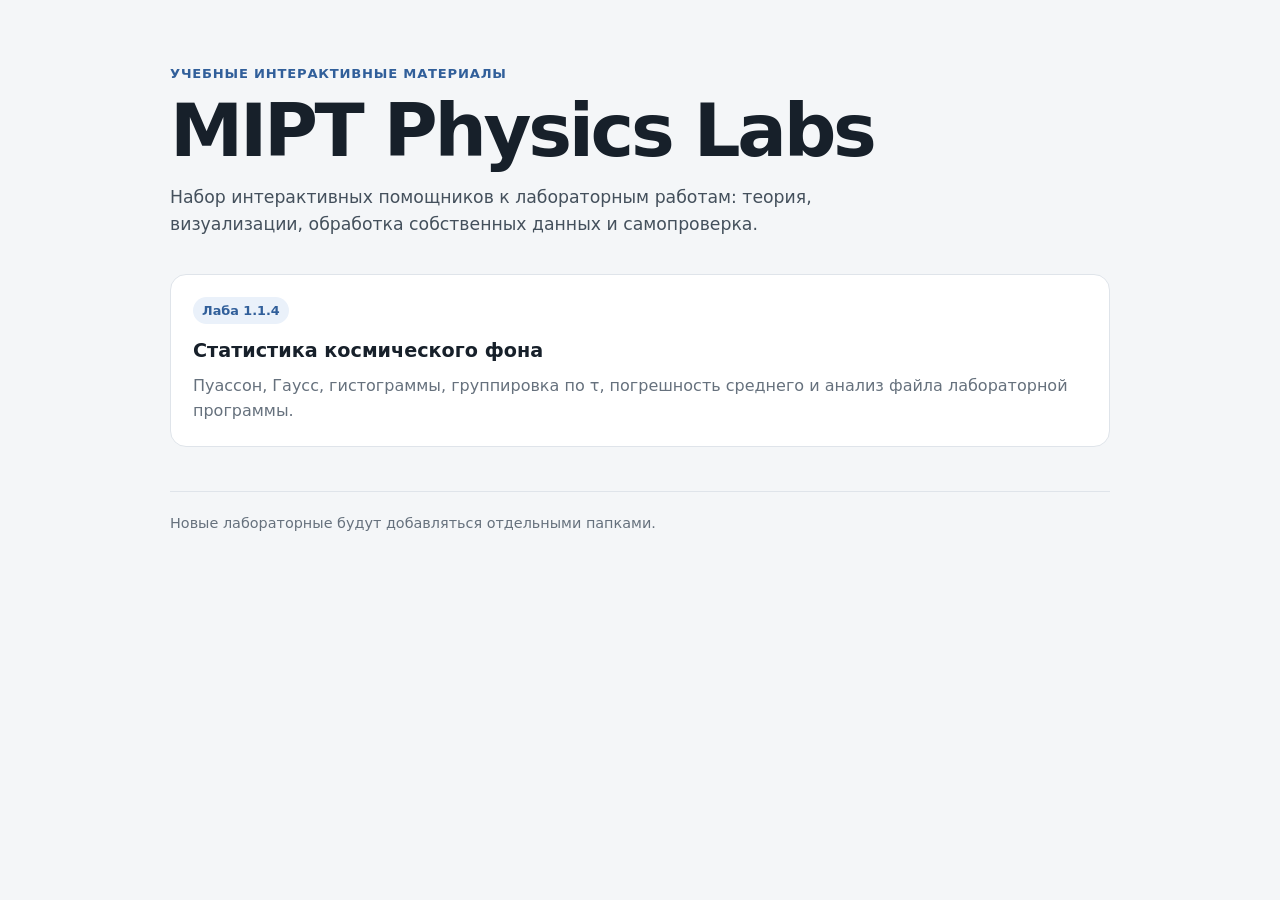
==== index.html @ 46004979 "Add files via upload" ====
<!doctype html>
<html lang="ru">
<head>
  <meta charset="utf-8">
  <meta name="viewport" content="width=device-width,initial-scale=1">
  <title>MIPT Physics Labs</title>
  <style>
    :root{--bg:#f4f6f8;--card:#fff;--ink:#17202a;--muted:#66717d;--line:#dfe4ea;--accent:#315f9a}
    *{box-sizing:border-box}
    body{margin:0;background:var(--bg);color:var(--ink);font-family:Inter,system-ui,-apple-system,"Segoe UI",Arial,sans-serif;line-height:1.55}
    main{max-width:980px;margin:0 auto;padding:64px 20px}
    .eyebrow{font-size:.82rem;font-weight:800;letter-spacing:.06em;text-transform:uppercase;color:var(--accent)}
    h1{font-size:clamp(2.2rem,6vw,4.6rem);line-height:1;margin:10px 0 16px;letter-spacing:-.045em}
    .lead{max-width:720px;color:#44505c;font-size:1.08rem}
    .grid{display:grid;grid-template-columns:repeat(auto-fit,minmax(280px,1fr));gap:16px;margin-top:36px}
    .card{display:block;text-decoration:none;color:inherit;background:var(--card);border:1px solid var(--line);border-radius:16px;padding:22px;transition:.15s}
    .card:hover{transform:translateY(-2px);box-shadow:0 10px 28px rgba(20,33,51,.08);border-color:#b7c6d8}
    .tag{display:inline-block;background:#eaf1fa;color:var(--accent);padding:4px 9px;border-radius:999px;font-size:.8rem;font-weight:800}
    h2{font-size:1.2rem;margin:12px 0 8px}
    p{margin:0}.muted{color:var(--muted)}
    footer{margin-top:44px;padding-top:20px;border-top:1px solid var(--line);color:var(--muted);font-size:.9rem}
  </style>
</head>
<body>
<main>
  <div class="eyebrow">Учебные интерактивные материалы</div>
  <h1>MIPT Physics Labs</h1>
  <p class="lead">Набор интерактивных помощников к лабораторным работам: теория, визуализации, обработка собственных данных и самопроверка.</p>
  <div class="grid">
    <a class="card" href="lab-1.1.4/">
      <span class="tag">Лаба 1.1.4</span>
      <h2>Статистика космического фона</h2>
      <p class="muted">Пуассон, Гаусс, гистограммы, группировка по τ, погрешность среднего и анализ файла лабораторной программы.</p>
    </a>
  </div>
  <footer>Новые лабораторные будут добавляться отдельными папками.</footer>
</main>
</body>
</html>
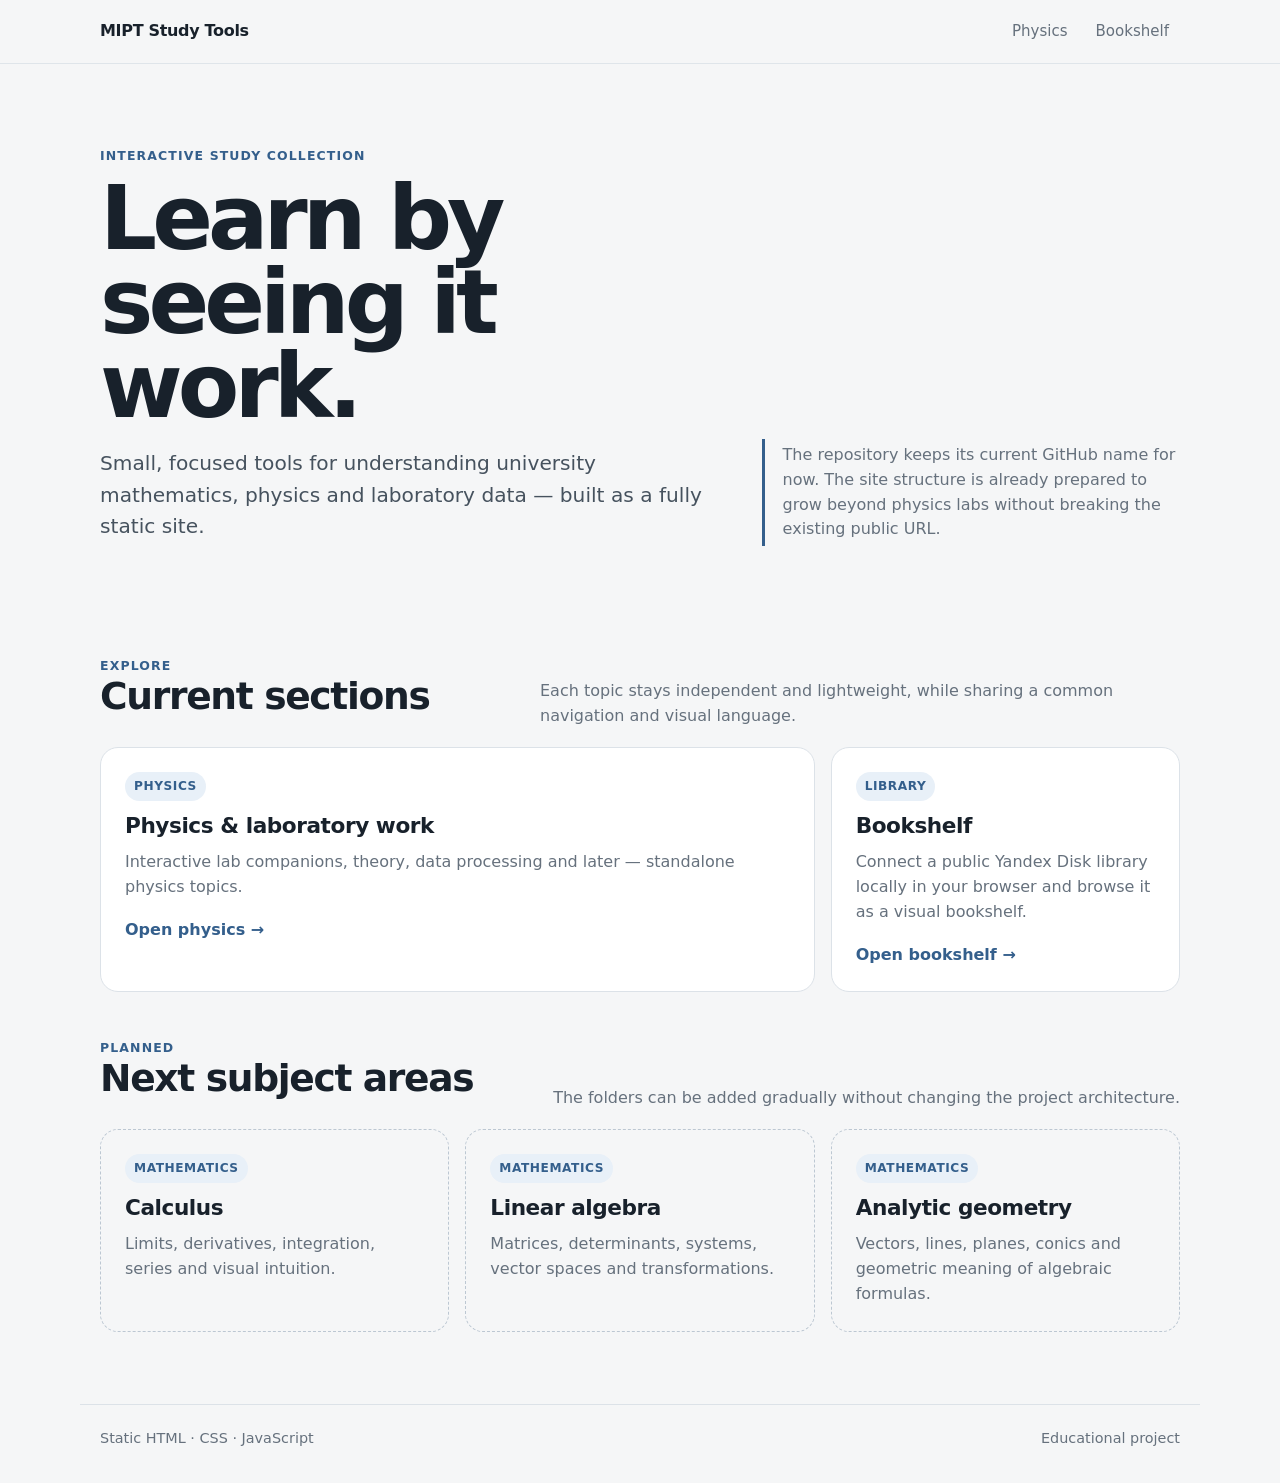
==== commit 946845ff: "Add files via upload" ====
--- a/index.html
+++ b/index.html
@@ -1,39 +1,62 @@
 <!doctype html>
-<html lang="ru">
+<html lang="en">
 <head>
   <meta charset="utf-8">
   <meta name="viewport" content="width=device-width,initial-scale=1">
-  <title>MIPT Physics Labs</title>
-  <style>
-    :root{--bg:#f4f6f8;--card:#fff;--ink:#17202a;--muted:#66717d;--line:#dfe4ea;--accent:#315f9a}
-    *{box-sizing:border-box}
-    body{margin:0;background:var(--bg);color:var(--ink);font-family:Inter,system-ui,-apple-system,"Segoe UI",Arial,sans-serif;line-height:1.55}
-    main{max-width:980px;margin:0 auto;padding:64px 20px}
-    .eyebrow{font-size:.82rem;font-weight:800;letter-spacing:.06em;text-transform:uppercase;color:var(--accent)}
-    h1{font-size:clamp(2.2rem,6vw,4.6rem);line-height:1;margin:10px 0 16px;letter-spacing:-.045em}
-    .lead{max-width:720px;color:#44505c;font-size:1.08rem}
-    .grid{display:grid;grid-template-columns:repeat(auto-fit,minmax(280px,1fr));gap:16px;margin-top:36px}
-    .card{display:block;text-decoration:none;color:inherit;background:var(--card);border:1px solid var(--line);border-radius:16px;padding:22px;transition:.15s}
-    .card:hover{transform:translateY(-2px);box-shadow:0 10px 28px rgba(20,33,51,.08);border-color:#b7c6d8}
-    .tag{display:inline-block;background:#eaf1fa;color:var(--accent);padding:4px 9px;border-radius:999px;font-size:.8rem;font-weight:800}
-    h2{font-size:1.2rem;margin:12px 0 8px}
-    p{margin:0}.muted{color:var(--muted)}
-    footer{margin-top:44px;padding-top:20px;border-top:1px solid var(--line);color:var(--muted);font-size:.9rem}
-  </style>
+  <meta name="description" content="Interactive study tools for MIPT courses and physics laboratories.">
+  <title>MIPT Study Tools</title>
+  <link rel="stylesheet" href="assets/site.css">
 </head>
 <body>
-<main>
-  <div class="eyebrow">Учебные интерактивные материалы</div>
-  <h1>MIPT Physics Labs</h1>
-  <p class="lead">Набор интерактивных помощников к лабораторным работам: теория, визуализации, обработка собственных данных и самопроверка.</p>
-  <div class="grid">
-    <a class="card" href="lab-1.1.4/">
-      <span class="tag">Лаба 1.1.4</span>
-      <h2>Статистика космического фона</h2>
-      <p class="muted">Пуассон, Гаусс, гистограммы, группировка по τ, погрешность среднего и анализ файла лабораторной программы.</p>
-    </a>
-  </div>
-  <footer>Новые лабораторные будут добавляться отдельными папками.</footer>
+<header class="site-header">
+  <nav class="site-nav" aria-label="Main navigation">
+    <a class="brand" href="./">MIPT Study Tools</a>
+    <div class="nav-links">
+      <a href="physics/">Physics</a>
+      <a href="bookshelf/">Bookshelf</a>
+    </div>
+  </nav>
+</header>
+<main class="page">
+  <section class="hero">
+    <div>
+      <div class="kicker">Interactive study collection</div>
+      <h1>Learn by<br>seeing it work.</h1>
+      <p class="lead">Small, focused tools for understanding university mathematics, physics and laboratory data — built as a fully static site.</p>
+    </div>
+    <p class="hero-note">The repository keeps its current GitHub name for now. The site structure is already prepared to grow beyond physics labs without breaking the existing public URL.</p>
+  </section>
+
+  <section class="section">
+    <div class="section-head">
+      <div><div class="kicker">Explore</div><h2>Current sections</h2></div>
+      <p>Each topic stays independent and lightweight, while sharing a common navigation and visual language.</p>
+    </div>
+    <div class="grid">
+      <a class="card wide" href="physics/">
+        <span class="tag">Physics</span>
+        <h3>Physics & laboratory work</h3>
+        <p>Interactive lab companions, theory, data processing and later — standalone physics topics.</p>
+        <span class="arrow">Open physics →</span>
+      </a>
+      <a class="card small" href="bookshelf/">
+        <span class="tag">Library</span>
+        <h3>Bookshelf</h3>
+        <p>Connect a public Yandex Disk library locally in your browser and browse it as a visual bookshelf.</p>
+        <span class="arrow">Open bookshelf →</span>
+      </a>
+    </div>
+  </section>
+
+  <section class="section">
+    <div class="section-head"><div><div class="kicker">Planned</div><h2>Next subject areas</h2></div><p>The folders can be added gradually without changing the project architecture.</p></div>
+    <div class="grid">
+      <article class="card small empty-card"><span class="tag">Mathematics</span><h3>Calculus</h3><p>Limits, derivatives, integration, series and visual intuition.</p></article>
+      <article class="card small empty-card"><span class="tag">Mathematics</span><h3>Linear algebra</h3><p>Matrices, determinants, systems, vector spaces and transformations.</p></article>
+      <article class="card small empty-card"><span class="tag">Mathematics</span><h3>Analytic geometry</h3><p>Vectors, lines, planes, conics and geometric meaning of algebraic formulas.</p></article>
+    </div>
+  </section>
 </main>
+<footer class="footer"><span>Static HTML · CSS · JavaScript</span><span>Educational project</span></footer>
 </body>
 </html>
--- a/assets/site.css
+++ b/assets/site.css
@@ -0,0 +1,40 @@
+:root{
+  --bg:#f5f6f7;
+  --surface:#ffffff;
+  --surface-2:#eef1f4;
+  --ink:#18212b;
+  --muted:#66717d;
+  --line:#dce2e8;
+  --accent:#345f8c;
+  --accent-soft:#e8f0f8;
+  --radius:18px;
+  --shadow:0 18px 42px rgba(22,33,45,.08);
+  color-scheme:light;
+}
+*{box-sizing:border-box}
+html{scroll-behavior:smooth}
+body{margin:0;background:var(--bg);color:var(--ink);font:16px/1.55 Inter,ui-sans-serif,system-ui,-apple-system,"Segoe UI",Roboto,Arial,sans-serif}
+a{color:inherit}
+button,input,select,textarea{font:inherit}
+.site-header{position:sticky;top:0;z-index:40;border-bottom:1px solid rgba(220,226,232,.85);background:rgba(245,246,247,.92);backdrop-filter:blur(14px)}
+.site-nav{max-width:1120px;margin:auto;padding:12px 20px;display:flex;align-items:center;gap:16px}
+.brand{font-weight:850;text-decoration:none;letter-spacing:-.02em;white-space:nowrap}
+.nav-links{margin-left:auto;display:flex;gap:6px;flex-wrap:wrap;justify-content:flex-end}
+.nav-links a{padding:8px 11px;border-radius:10px;text-decoration:none;color:var(--muted);font-size:.94rem}
+.nav-links a:hover,.nav-links a[aria-current="page"]{background:var(--surface);color:var(--ink)}
+.page{max-width:1120px;margin:auto;padding:54px 20px 72px}
+.hero{display:grid;grid-template-columns:minmax(0,1.2fr) minmax(260px,.8fr);gap:34px;align-items:end;padding:28px 0 48px}
+.kicker{font-size:.78rem;text-transform:uppercase;letter-spacing:.09em;font-weight:850;color:var(--accent)}
+h1{font-size:clamp(2.5rem,7vw,5.6rem);line-height:.94;letter-spacing:-.055em;margin:10px 0 20px}
+h2{font-size:clamp(1.6rem,3vw,2.35rem);line-height:1.1;letter-spacing:-.035em;margin:0 0 12px}
+h3{letter-spacing:-.02em}.lead{font-size:clamp(1.05rem,2vw,1.26rem);color:#46525e;max-width:760px}.muted{color:var(--muted)}
+.hero-note{border-left:3px solid var(--accent);padding:4px 0 4px 18px;color:var(--muted)}
+.section{margin-top:46px}.section-head{display:flex;gap:20px;align-items:end;justify-content:space-between;margin-bottom:18px}.section-head p{max-width:640px;margin:0;color:var(--muted)}
+.grid{display:grid;grid-template-columns:repeat(12,minmax(0,1fr));gap:16px}.card{grid-column:span 6;background:var(--surface);border:1px solid var(--line);border-radius:var(--radius);padding:24px;text-decoration:none;min-width:0;transition:transform .18s,border-color .18s,box-shadow .18s}.card:hover{transform:translateY(-2px);border-color:#b8c7d6;box-shadow:var(--shadow)}
+.card.wide{grid-column:span 8}.card.small{grid-column:span 4}.card h3{margin:8px 0 8px;font-size:1.35rem}.card p{margin:0;color:var(--muted)}.tag{display:inline-flex;align-items:center;gap:6px;padding:5px 9px;border-radius:999px;background:var(--accent-soft);color:var(--accent);font-size:.76rem;font-weight:800;text-transform:uppercase;letter-spacing:.045em}
+.arrow{display:inline-block;margin-top:18px;font-weight:760;color:var(--accent)}
+.footer{max-width:1120px;margin:auto;border-top:1px solid var(--line);padding:22px 20px 34px;color:var(--muted);font-size:.9rem;display:flex;gap:14px;justify-content:space-between;flex-wrap:wrap}
+.empty-card{border:1px dashed #bcc7d2;background:transparent}
+@media(max-width:760px){.hero{grid-template-columns:1fr;gap:10px;padding-top:20px}.card,.card.wide,.card.small{grid-column:1/-1}.site-nav{align-items:flex-start}.nav-links{gap:2px}.nav-links a{padding:7px 8px;font-size:.86rem}.page{padding-top:34px}.section-head{align-items:flex-start;flex-direction:column;gap:4px}}
+.sr-only{position:absolute!important;width:1px!important;height:1px!important;padding:0!important;margin:-1px!important;overflow:hidden!important;clip:rect(0,0,0,0)!important;white-space:nowrap!important;border:0!important}
+code{font-family:ui-monospace,SFMono-Regular,Menlo,Consolas,monospace;font-size:.92em}
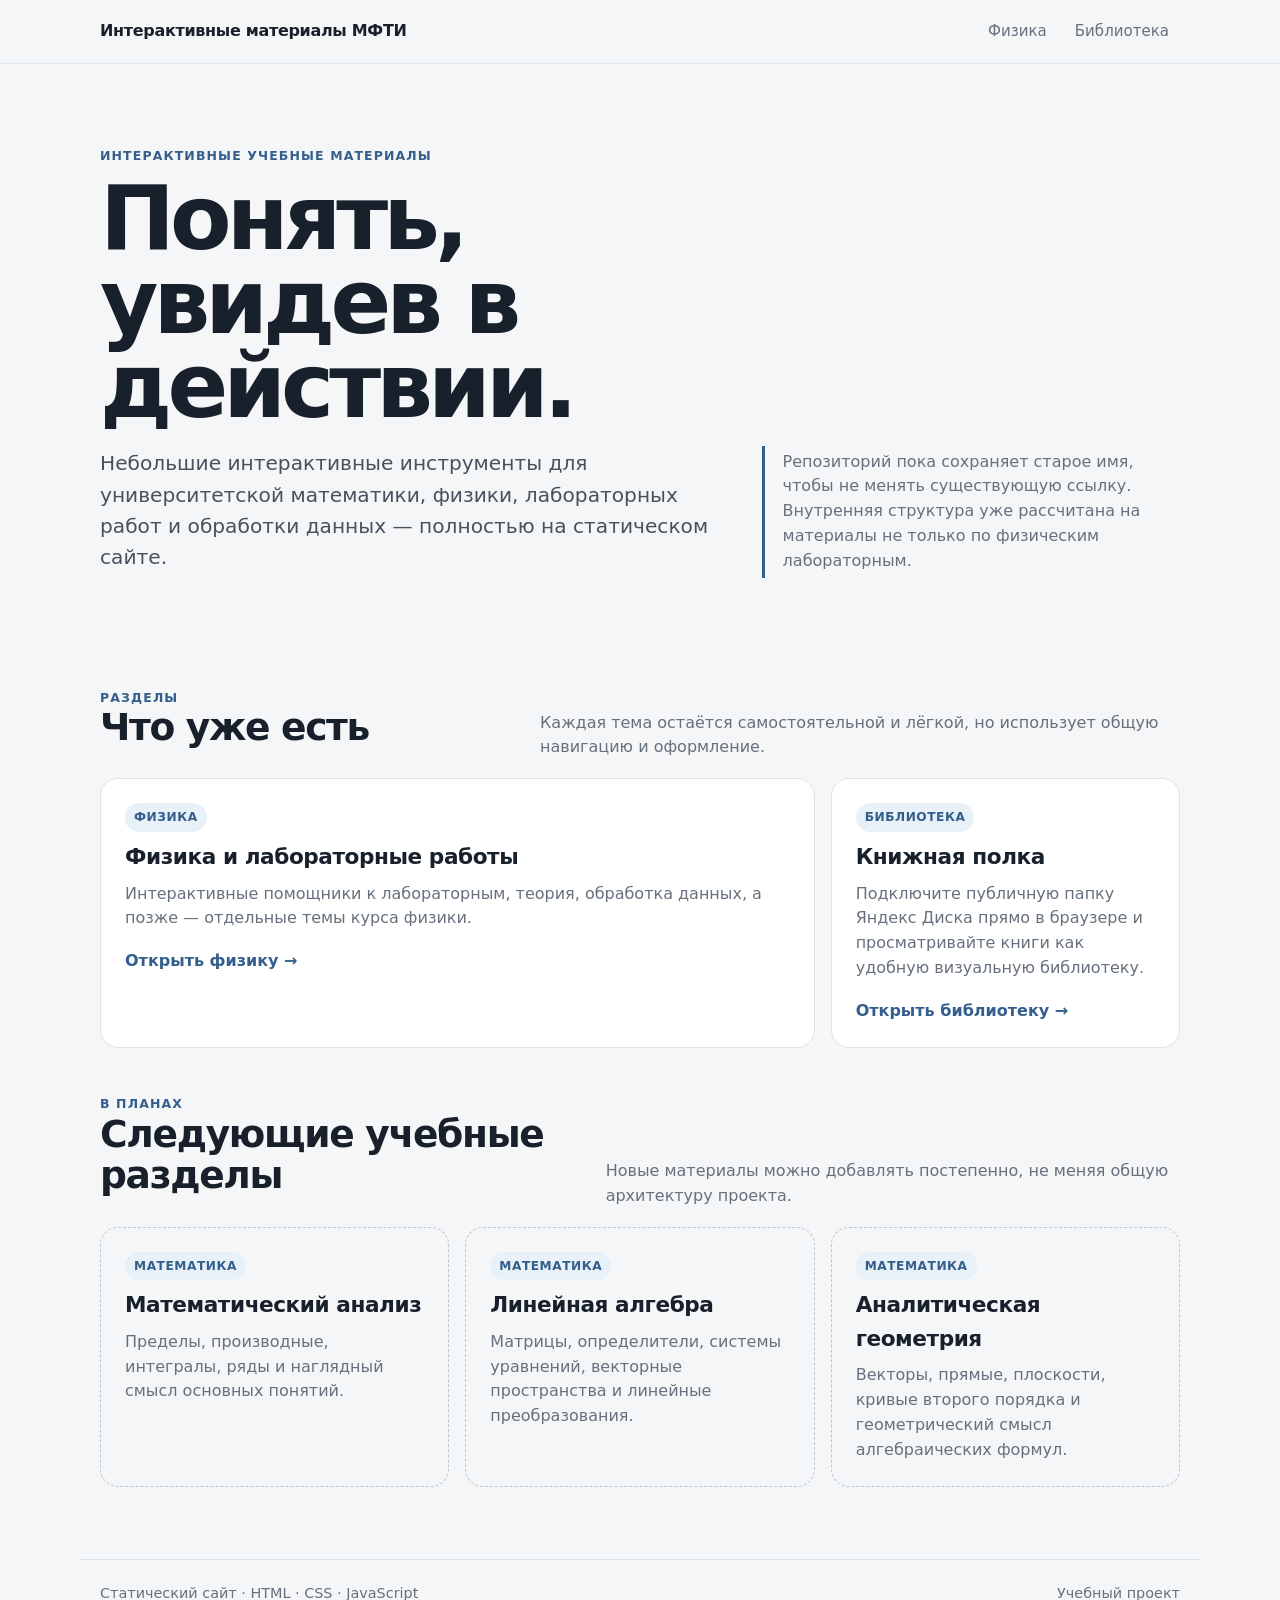
==== commit 92ab4409: "Add files via upload" ====
--- a/index.html
+++ b/index.html
@@ -1,62 +1,46 @@
 <!doctype html>
-<html lang="en">
+<html lang="ru">
 <head>
   <meta charset="utf-8">
   <meta name="viewport" content="width=device-width,initial-scale=1">
-  <meta name="description" content="Interactive study tools for MIPT courses and physics laboratories.">
-  <title>MIPT Study Tools</title>
+  <meta name="description" content="Интерактивные учебные материалы по курсам МФТИ: физика, математика, лабораторные работы и учебная библиотека.">
+  <title>Интерактивные материалы МФТИ</title>
   <link rel="stylesheet" href="assets/site.css">
 </head>
 <body>
 <header class="site-header">
-  <nav class="site-nav" aria-label="Main navigation">
-    <a class="brand" href="./">MIPT Study Tools</a>
-    <div class="nav-links">
-      <a href="physics/">Physics</a>
-      <a href="bookshelf/">Bookshelf</a>
-    </div>
+  <nav class="site-nav" aria-label="Основная навигация">
+    <a class="brand" href="./">Интерактивные материалы МФТИ</a>
+    <div class="nav-links"><a href="physics/">Физика</a><a href="bookshelf/">Библиотека</a></div>
   </nav>
 </header>
 <main class="page">
   <section class="hero">
     <div>
-      <div class="kicker">Interactive study collection</div>
-      <h1>Learn by<br>seeing it work.</h1>
-      <p class="lead">Small, focused tools for understanding university mathematics, physics and laboratory data — built as a fully static site.</p>
+      <div class="kicker">Интерактивные учебные материалы</div>
+      <h1>Понять,<br>увидев в действии.</h1>
+      <p class="lead">Небольшие интерактивные инструменты для университетской математики, физики, лабораторных работ и обработки данных — полностью на статическом сайте.</p>
     </div>
-    <p class="hero-note">The repository keeps its current GitHub name for now. The site structure is already prepared to grow beyond physics labs without breaking the existing public URL.</p>
+    <p class="hero-note">Репозиторий пока сохраняет старое имя, чтобы не менять существующую ссылку. Внутренняя структура уже рассчитана на материалы не только по физическим лабораторным.</p>
   </section>
 
   <section class="section">
-    <div class="section-head">
-      <div><div class="kicker">Explore</div><h2>Current sections</h2></div>
-      <p>Each topic stays independent and lightweight, while sharing a common navigation and visual language.</p>
-    </div>
+    <div class="section-head"><div><div class="kicker">Разделы</div><h2>Что уже есть</h2></div><p>Каждая тема остаётся самостоятельной и лёгкой, но использует общую навигацию и оформление.</p></div>
     <div class="grid">
-      <a class="card wide" href="physics/">
-        <span class="tag">Physics</span>
-        <h3>Physics & laboratory work</h3>
-        <p>Interactive lab companions, theory, data processing and later — standalone physics topics.</p>
-        <span class="arrow">Open physics →</span>
-      </a>
-      <a class="card small" href="bookshelf/">
-        <span class="tag">Library</span>
-        <h3>Bookshelf</h3>
-        <p>Connect a public Yandex Disk library locally in your browser and browse it as a visual bookshelf.</p>
-        <span class="arrow">Open bookshelf →</span>
-      </a>
+      <a class="card wide" href="physics/"><span class="tag">Физика</span><h3>Физика и лабораторные работы</h3><p>Интерактивные помощники к лабораторным, теория, обработка данных, а позже — отдельные темы курса физики.</p><span class="arrow">Открыть физику →</span></a>
+      <a class="card small" href="bookshelf/"><span class="tag">Библиотека</span><h3>Книжная полка</h3><p>Подключите публичную папку Яндекс Диска прямо в браузере и просматривайте книги как удобную визуальную библиотеку.</p><span class="arrow">Открыть библиотеку →</span></a>
     </div>
   </section>
 
   <section class="section">
-    <div class="section-head"><div><div class="kicker">Planned</div><h2>Next subject areas</h2></div><p>The folders can be added gradually without changing the project architecture.</p></div>
+    <div class="section-head"><div><div class="kicker">В планах</div><h2>Следующие учебные разделы</h2></div><p>Новые материалы можно добавлять постепенно, не меняя общую архитектуру проекта.</p></div>
     <div class="grid">
-      <article class="card small empty-card"><span class="tag">Mathematics</span><h3>Calculus</h3><p>Limits, derivatives, integration, series and visual intuition.</p></article>
-      <article class="card small empty-card"><span class="tag">Mathematics</span><h3>Linear algebra</h3><p>Matrices, determinants, systems, vector spaces and transformations.</p></article>
-      <article class="card small empty-card"><span class="tag">Mathematics</span><h3>Analytic geometry</h3><p>Vectors, lines, planes, conics and geometric meaning of algebraic formulas.</p></article>
+      <article class="card small empty-card"><span class="tag">Математика</span><h3>Математический анализ</h3><p>Пределы, производные, интегралы, ряды и наглядный смысл основных понятий.</p></article>
+      <article class="card small empty-card"><span class="tag">Математика</span><h3>Линейная алгебра</h3><p>Матрицы, определители, системы уравнений, векторные пространства и линейные преобразования.</p></article>
+      <article class="card small empty-card"><span class="tag">Математика</span><h3>Аналитическая геометрия</h3><p>Векторы, прямые, плоскости, кривые второго порядка и геометрический смысл алгебраических формул.</p></article>
     </div>
   </section>
 </main>
-<footer class="footer"><span>Static HTML · CSS · JavaScript</span><span>Educational project</span></footer>
+<footer class="footer"><span>Статический сайт · HTML · CSS · JavaScript</span><span>Учебный проект</span></footer>
 </body>
 </html>
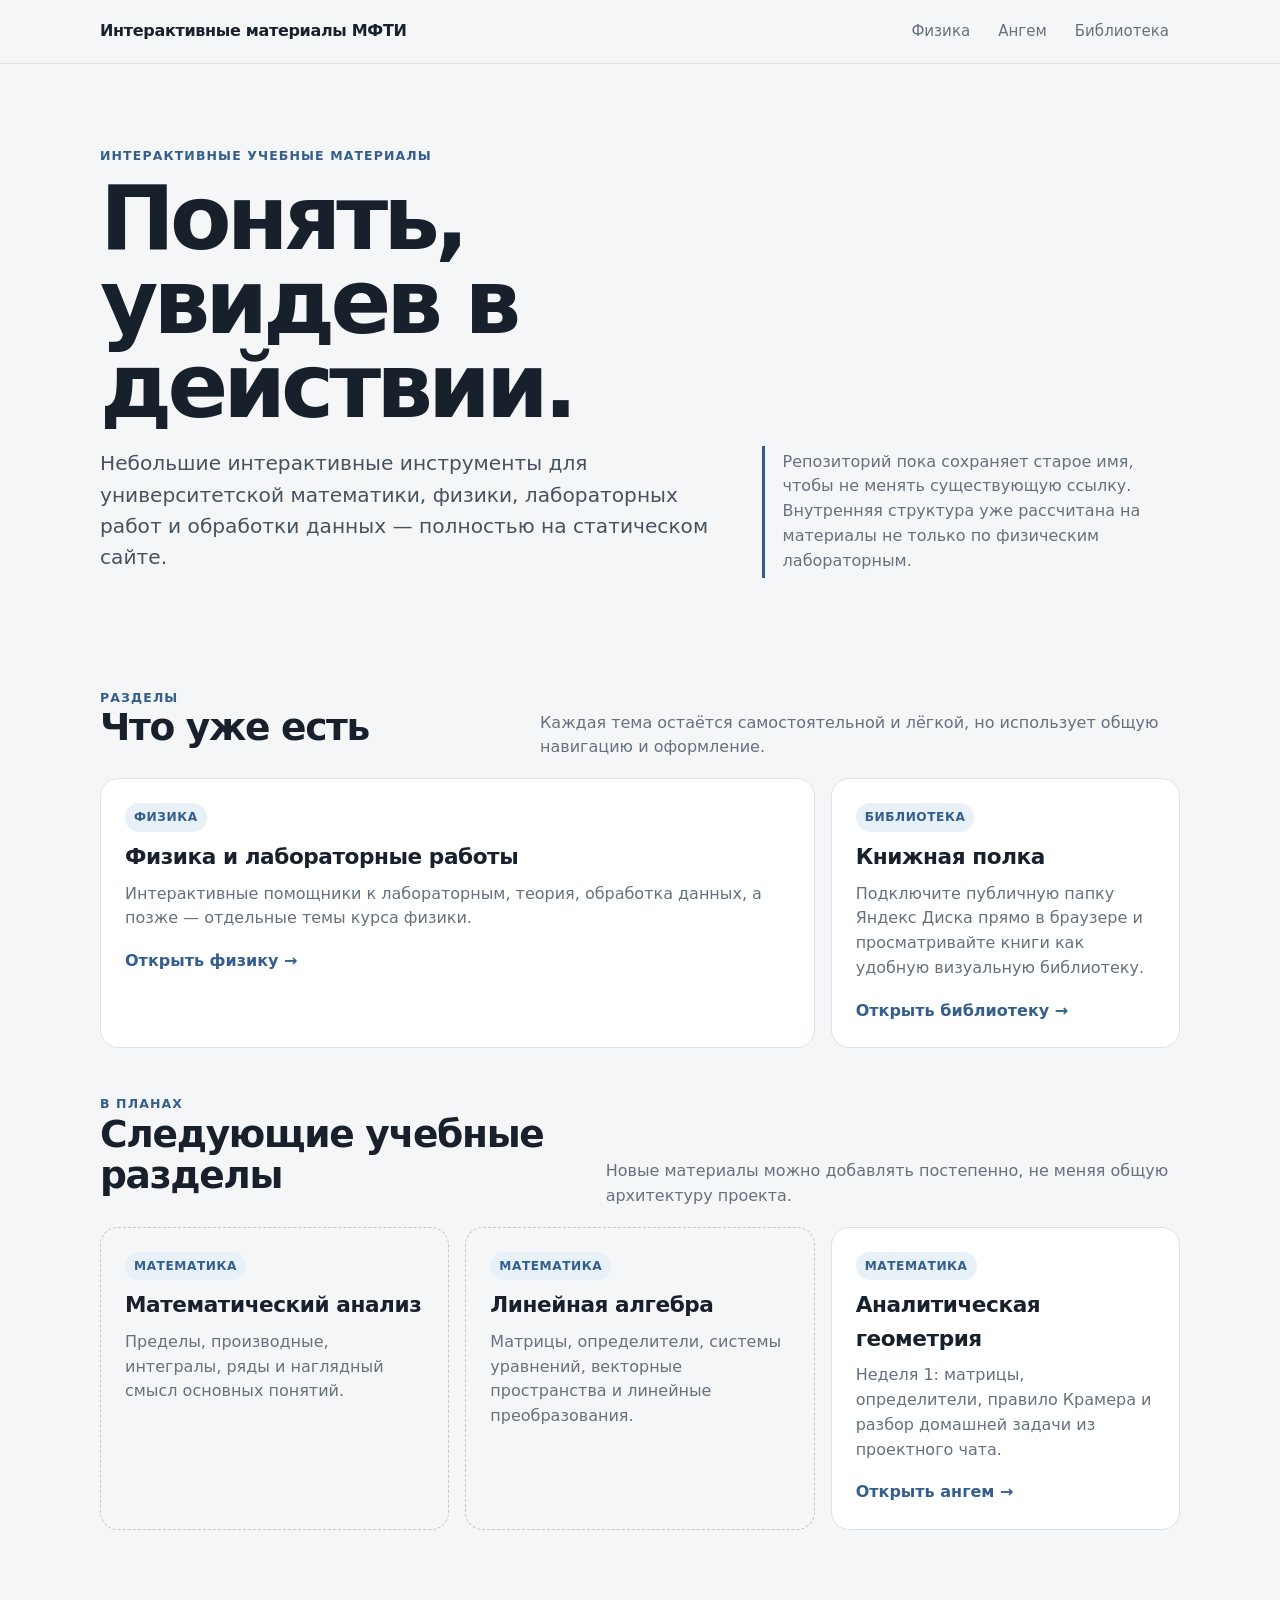
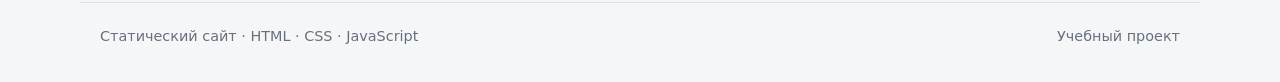
==== commit becb7b21: "Add files via upload" ====
--- a/index.html
+++ b/index.html
@@ -5,13 +5,13 @@
   <meta name="viewport" content="width=device-width,initial-scale=1">
   <meta name="description" content="Интерактивные учебные материалы по курсам МФТИ: физика, математика, лабораторные работы и учебная библиотека.">
   <title>Интерактивные материалы МФТИ</title>
-  <link rel="stylesheet" href="assets/site.css">
+  <link rel="stylesheet" href="assets/site.css?v=0.15">
 </head>
 <body>
 <header class="site-header">
   <nav class="site-nav" aria-label="Основная навигация">
     <a class="brand" href="./">Интерактивные материалы МФТИ</a>
-    <div class="nav-links"><a href="physics/">Физика</a><a href="bookshelf/">Библиотека</a></div>
+    <div class="nav-links"><a href="physics/">Физика</a><a href="analytic-geometry/">Ангем</a><a href="bookshelf/">Библиотека</a></div>
   </nav>
 </header>
 <main class="page">
@@ -37,7 +37,7 @@
     <div class="grid">
       <article class="card small empty-card"><span class="tag">Математика</span><h3>Математический анализ</h3><p>Пределы, производные, интегралы, ряды и наглядный смысл основных понятий.</p></article>
       <article class="card small empty-card"><span class="tag">Математика</span><h3>Линейная алгебра</h3><p>Матрицы, определители, системы уравнений, векторные пространства и линейные преобразования.</p></article>
-      <article class="card small empty-card"><span class="tag">Математика</span><h3>Аналитическая геометрия</h3><p>Векторы, прямые, плоскости, кривые второго порядка и геометрический смысл алгебраических формул.</p></article>
+      <a class="card small" href="analytic-geometry/"><span class="tag">Математика</span><h3>Аналитическая геометрия</h3><p>Неделя 1: матрицы, определители, правило Крамера и разбор домашней задачи из проектного чата.</p><span class="arrow">Открыть ангем →</span></a>
     </div>
   </section>
 </main>
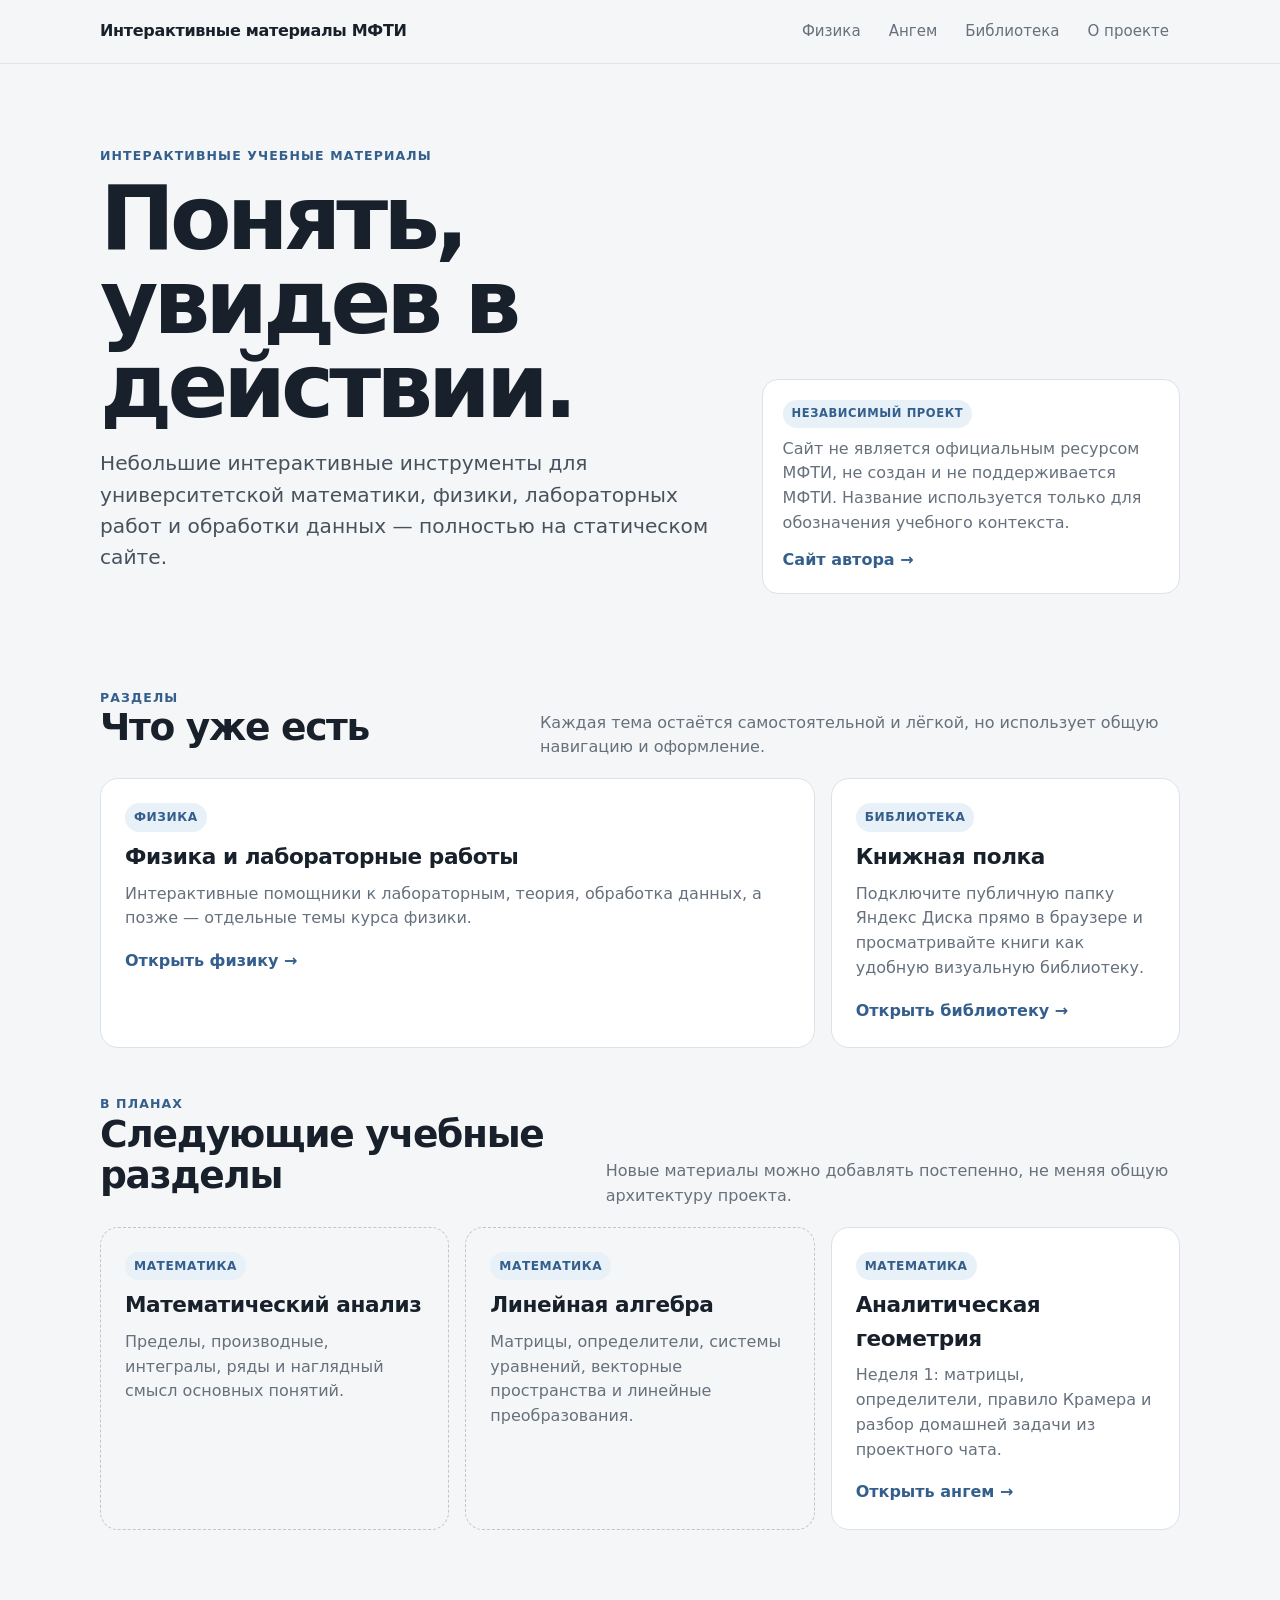
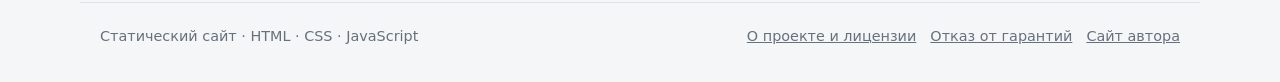
==== commit 9d4ec2cb: "Add files via upload" ====
--- a/index.html
+++ b/index.html
@@ -4,14 +4,14 @@
   <meta charset="utf-8">
   <meta name="viewport" content="width=device-width,initial-scale=1">
   <meta name="description" content="Интерактивные учебные материалы по курсам МФТИ: физика, математика, лабораторные работы и учебная библиотека.">
-  <title>Интерактивные материалы МФТИ</title>
-  <link rel="stylesheet" href="assets/site.css?v=0.15">
+  <title>Интерактивные материалы МФТИ — независимый учебный проект</title>
+  <link rel="stylesheet" href="assets/site.css?v=0.16">
 </head>
 <body>
 <header class="site-header">
   <nav class="site-nav" aria-label="Основная навигация">
     <a class="brand" href="./">Интерактивные материалы МФТИ</a>
-    <div class="nav-links"><a href="physics/">Физика</a><a href="analytic-geometry/">Ангем</a><a href="bookshelf/">Библиотека</a></div>
+    <div class="nav-links"><a href="physics/">Физика</a><a href="analytic-geometry/">Ангем</a><a href="bookshelf/">Библиотека</a><a href="about/">О проекте</a></div>
   </nav>
 </header>
 <main class="page">
@@ -21,7 +21,11 @@
       <h1>Понять,<br>увидев в действии.</h1>
       <p class="lead">Небольшие интерактивные инструменты для университетской математики, физики, лабораторных работ и обработки данных — полностью на статическом сайте.</p>
     </div>
-    <p class="hero-note">Репозиторий пока сохраняет старое имя, чтобы не менять существующую ссылку. Внутренняя структура уже рассчитана на материалы не только по физическим лабораторным.</p>
+    <div class="hero-note independent-hero-note">
+      <span class="independent-badge">Независимый проект</span>
+      <p>Сайт не является официальным ресурсом МФТИ, не создан и не поддерживается МФТИ. Название используется только для обозначения учебного контекста.</p>
+      <a href="https://fedotovskiilev.github.io/" target="_blank" rel="noopener">Сайт автора →</a>
+    </div>
   </section>
 
   <section class="section">
@@ -41,6 +45,13 @@
     </div>
   </section>
 </main>
-<footer class="footer"><span>Статический сайт · HTML · CSS · JavaScript</span><span>Учебный проект</span></footer>
+<footer class="footer">
+  <span>Статический сайт · HTML · CSS · JavaScript</span>
+  <span class="footer-links">
+    <a href="about/">О проекте и лицензии</a>
+    <a href="DISCLAIMER.md">Отказ от гарантий</a>
+    <a href="https://fedotovskiilev.github.io/" target="_blank" rel="noopener">Сайт автора</a>
+  </span>
+</footer>
 </body>
 </html>
--- a/assets/site.css
+++ b/assets/site.css
@@ -38,3 +38,21 @@
 @media(max-width:760px){.hero{grid-template-columns:1fr;gap:10px;padding-top:20px}.card,.card.wide,.card.small{grid-column:1/-1}.site-nav{align-items:flex-start}.nav-links{gap:2px}.nav-links a{padding:7px 8px;font-size:.86rem}.page{padding-top:34px}.section-head{align-items:flex-start;flex-direction:column;gap:4px}}
 .sr-only{position:absolute!important;width:1px!important;height:1px!important;padding:0!important;margin:-1px!important;overflow:hidden!important;clip:rect(0,0,0,0)!important;white-space:nowrap!important;border:0!important}
 code{font-family:ui-monospace,SFMono-Regular,Menlo,Consolas,monospace;font-size:.92em}
+
+.independent-hero-note{border-left:0;padding:20px;border:1px solid var(--line);border-radius:16px;background:var(--surface)}
+.independent-hero-note p{margin:9px 0 12px;color:var(--muted)}
+.independent-hero-note a{font-weight:800;color:var(--accent);text-decoration:none}
+.independent-hero-note a:hover{text-decoration:underline}
+.independent-badge{display:inline-flex;padding:5px 9px;border-radius:999px;background:var(--accent-soft);color:var(--accent);font-size:.72rem;font-weight:850;text-transform:uppercase;letter-spacing:.05em}
+.footer a{color:inherit}.footer-links{display:flex;gap:14px;flex-wrap:wrap}
+.legal-page{padding-top:44px}.legal-hero{max-width:900px;padding:20px 0 12px}.legal-hero h1{font-size:clamp(2.5rem,6vw,4.8rem)}
+.legal-actions{display:flex;gap:9px;flex-wrap:wrap;margin-top:22px}
+.legal-button{display:inline-flex;align-items:center;justify-content:center;min-height:42px;padding:10px 14px;border:1px solid #c8d3de;border-radius:11px;background:#fff;text-decoration:none;font-weight:800}
+.legal-button.primary{background:var(--accent);border-color:var(--accent);color:#fff}
+.notice-card{background:#fff;border:1px solid var(--line);border-radius:16px;padding:20px;max-width:900px}
+.notice-card p{margin:.25rem 0;color:var(--muted)}.notice-card a{color:var(--accent);font-weight:800}
+.legal-links{display:grid;grid-template-columns:1fr 1fr;gap:10px}
+.legal-links a{display:block;background:#fff;border:1px solid var(--line);border-radius:14px;padding:16px;text-decoration:none}
+.legal-links a:hover{border-color:#b8c7d6;box-shadow:var(--shadow)}
+.legal-links strong,.legal-links span{display:block}.legal-links span{margin-top:4px;color:var(--muted);font-size:.82rem}
+@media(max-width:700px){.legal-links{grid-template-columns:1fr}}
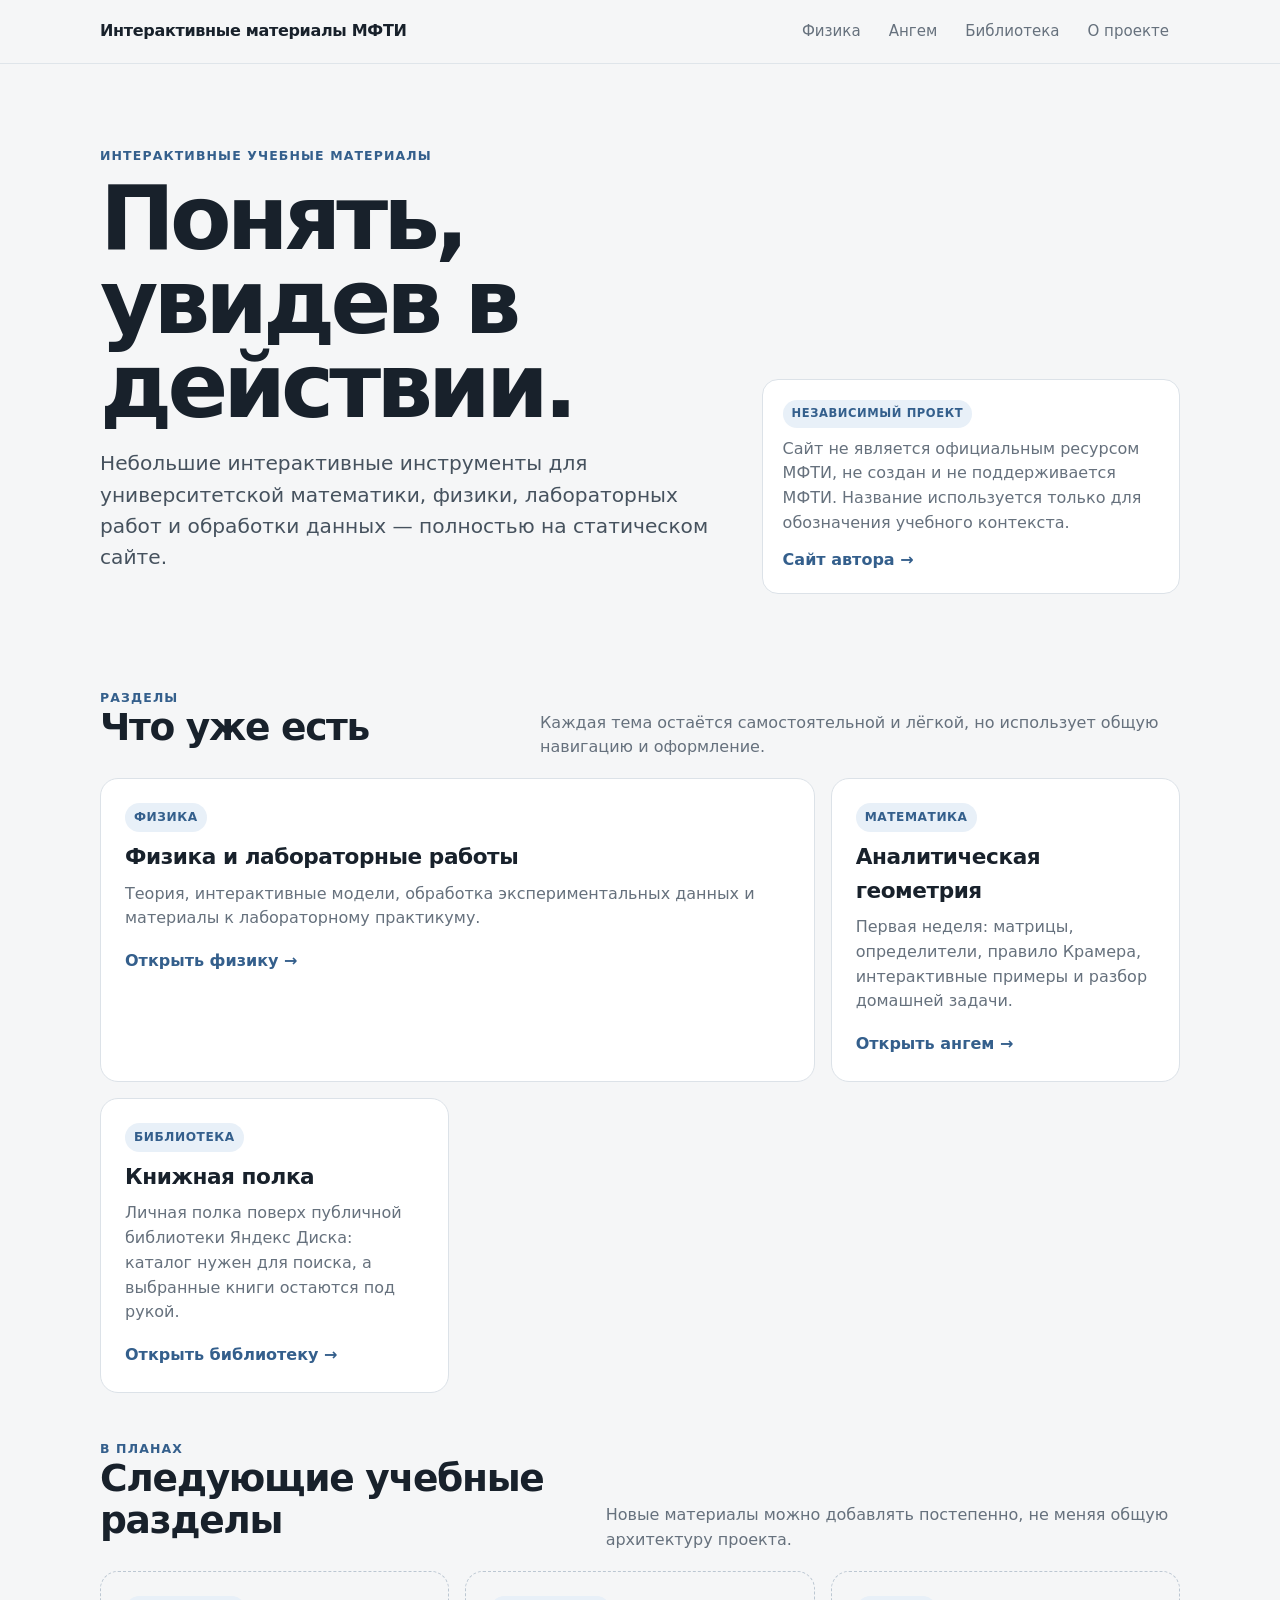
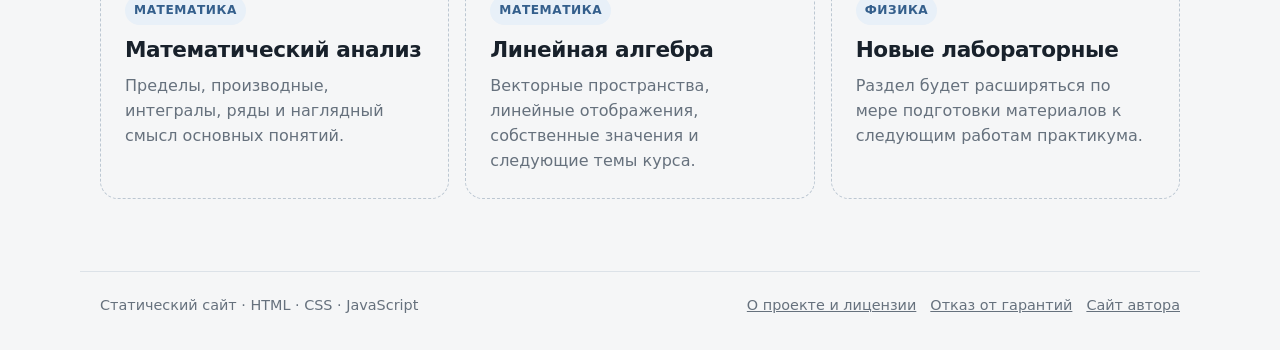
==== commit 9420f52e: "Add files via upload" ====
--- a/index.html
+++ b/index.html
@@ -5,7 +5,7 @@
   <meta name="viewport" content="width=device-width,initial-scale=1">
   <meta name="description" content="Интерактивные учебные материалы по курсам МФТИ: физика, математика, лабораторные работы и учебная библиотека.">
   <title>Интерактивные материалы МФТИ — независимый учебный проект</title>
-  <link rel="stylesheet" href="assets/site.css?v=0.16">
+  <link rel="stylesheet" href="assets/site.css?v=0.17">
 </head>
 <body>
 <header class="site-header">
@@ -31,8 +31,9 @@
   <section class="section">
     <div class="section-head"><div><div class="kicker">Разделы</div><h2>Что уже есть</h2></div><p>Каждая тема остаётся самостоятельной и лёгкой, но использует общую навигацию и оформление.</p></div>
     <div class="grid">
-      <a class="card wide" href="physics/"><span class="tag">Физика</span><h3>Физика и лабораторные работы</h3><p>Интерактивные помощники к лабораторным, теория, обработка данных, а позже — отдельные темы курса физики.</p><span class="arrow">Открыть физику →</span></a>
-      <a class="card small" href="bookshelf/"><span class="tag">Библиотека</span><h3>Книжная полка</h3><p>Подключите публичную папку Яндекс Диска прямо в браузере и просматривайте книги как удобную визуальную библиотеку.</p><span class="arrow">Открыть библиотеку →</span></a>
+      <a class="card wide" href="physics/"><span class="tag">Физика</span><h3>Физика и лабораторные работы</h3><p>Теория, интерактивные модели, обработка экспериментальных данных и материалы к лабораторному практикуму.</p><span class="arrow">Открыть физику →</span></a>
+      <a class="card small" href="analytic-geometry/"><span class="tag">Математика</span><h3>Аналитическая геометрия</h3><p>Первая неделя: матрицы, определители, правило Крамера, интерактивные примеры и разбор домашней задачи.</p><span class="arrow">Открыть ангем →</span></a>
+      <a class="card small" href="bookshelf/"><span class="tag">Библиотека</span><h3>Книжная полка</h3><p>Личная полка поверх публичной библиотеки Яндекс Диска: каталог нужен для поиска, а выбранные книги остаются под рукой.</p><span class="arrow">Открыть библиотеку →</span></a>
     </div>
   </section>
 
@@ -40,8 +41,8 @@
     <div class="section-head"><div><div class="kicker">В планах</div><h2>Следующие учебные разделы</h2></div><p>Новые материалы можно добавлять постепенно, не меняя общую архитектуру проекта.</p></div>
     <div class="grid">
       <article class="card small empty-card"><span class="tag">Математика</span><h3>Математический анализ</h3><p>Пределы, производные, интегралы, ряды и наглядный смысл основных понятий.</p></article>
-      <article class="card small empty-card"><span class="tag">Математика</span><h3>Линейная алгебра</h3><p>Матрицы, определители, системы уравнений, векторные пространства и линейные преобразования.</p></article>
-      <a class="card small" href="analytic-geometry/"><span class="tag">Математика</span><h3>Аналитическая геометрия</h3><p>Неделя 1: матрицы, определители, правило Крамера и разбор домашней задачи из проектного чата.</p><span class="arrow">Открыть ангем →</span></a>
+      <article class="card small empty-card"><span class="tag">Математика</span><h3>Линейная алгебра</h3><p>Векторные пространства, линейные отображения, собственные значения и следующие темы курса.</p></article>
+      <article class="card small empty-card"><span class="tag">Физика</span><h3>Новые лабораторные</h3><p>Раздел будет расширяться по мере подготовки материалов к следующим работам практикума.</p></article>
     </div>
   </section>
 </main>
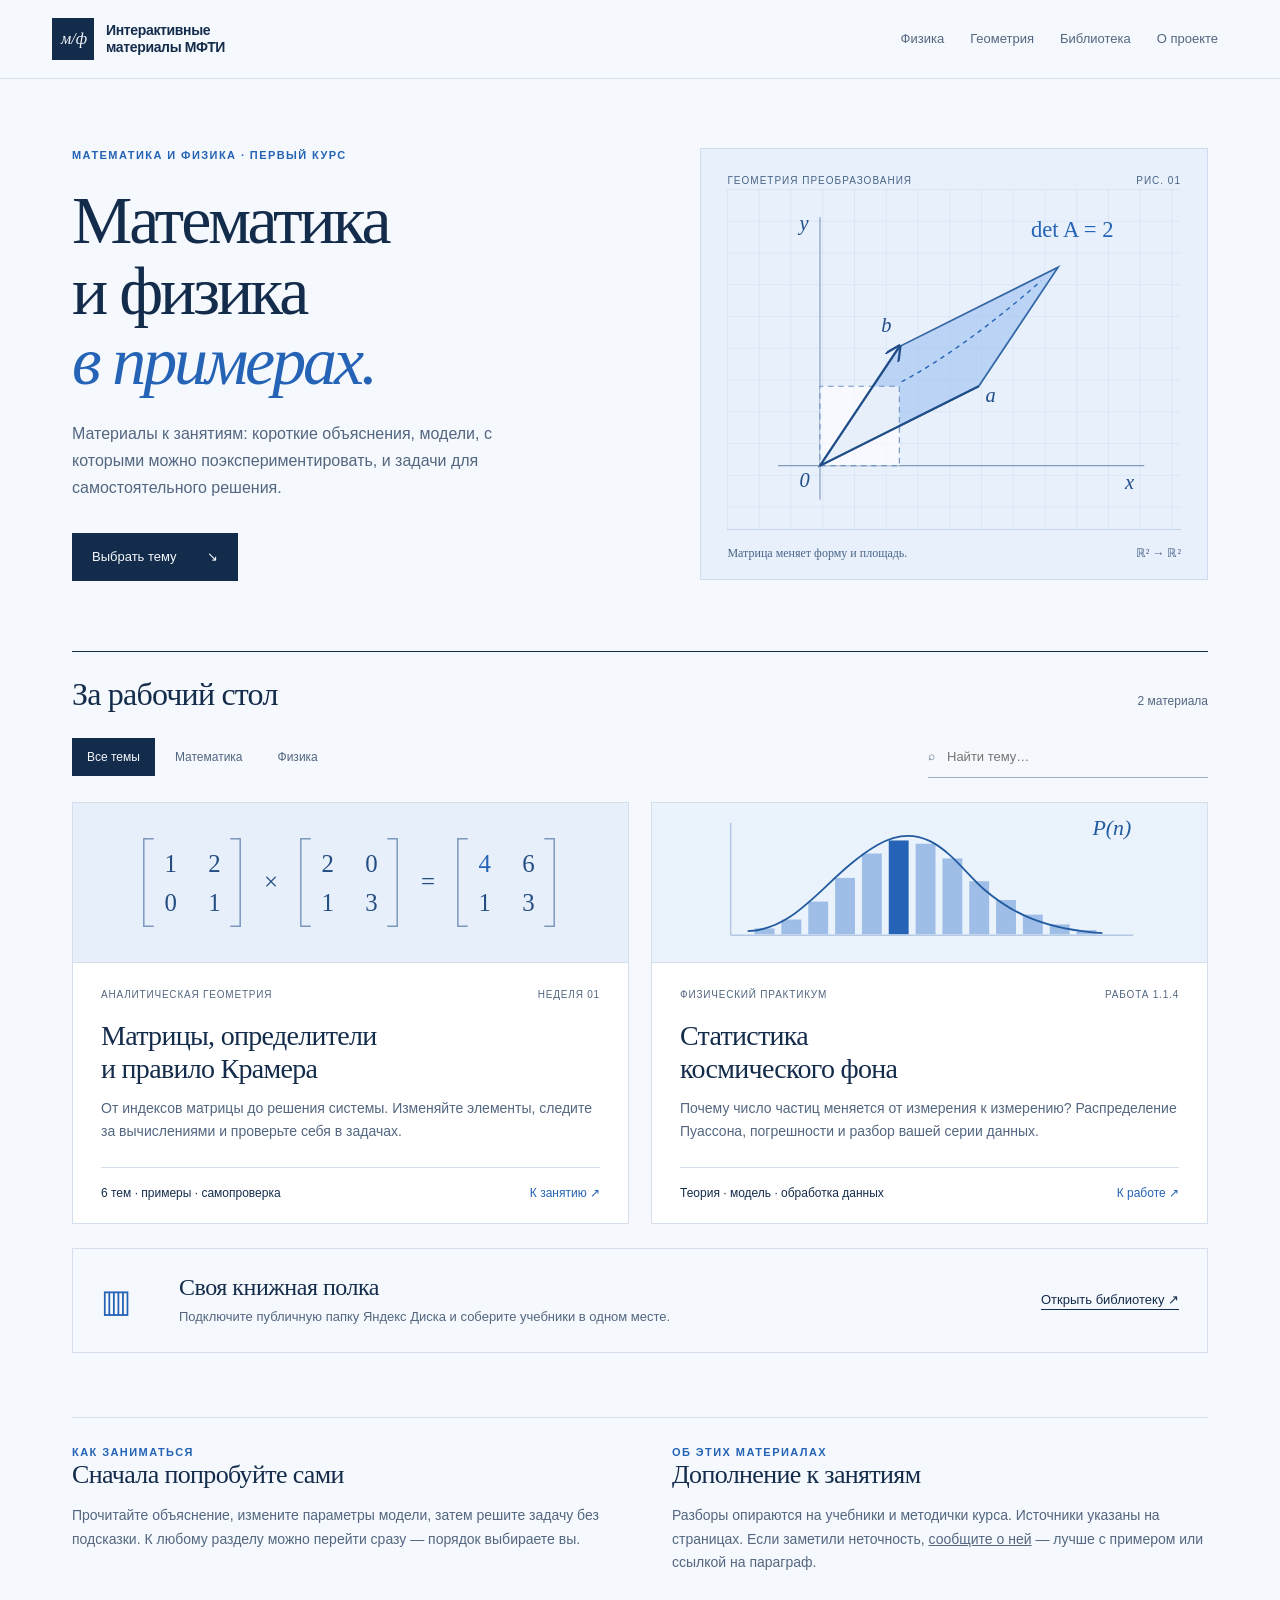
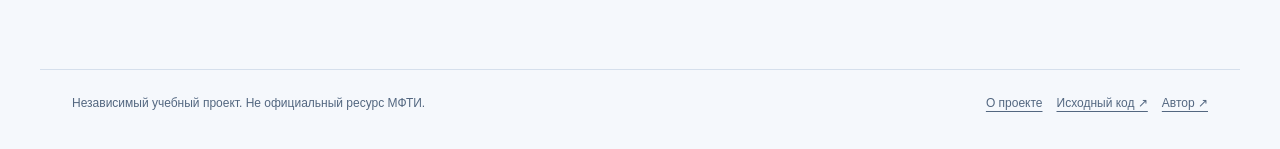
==== commit e720351f: "Redesign study materials with a unified blue palette and clearer lessons" ====
--- a/index.html
+++ b/index.html
@@ -1,58 +1,197 @@
 <!doctype html>
 <html lang="ru">
 <head>
-  <meta charset="utf-8">
-  <meta name="viewport" content="width=device-width,initial-scale=1">
-  <meta name="description" content="Интерактивные учебные материалы по курсам МФТИ: физика, математика, лабораторные работы и учебная библиотека.">
-  <title>Интерактивные материалы МФТИ — независимый учебный проект</title>
-  <link rel="stylesheet" href="assets/site.css?v=0.17">
+<meta charset="utf-8">
+<meta name="viewport" content="width=device-width,initial-scale=1">
+<meta name="description" content="Матрицы, определители и статистика космического фона: разборы, интерактивные модели и обработка данных к занятиям МФТИ.">
+<title>Интерактивные материалы МФТИ — математика и физика</title>
+<link rel="stylesheet" href="assets/site.css?v=0.18">
+<link rel="stylesheet" href="assets/editorial.css?v=0.18">
+<script src="assets/catalog.js?v=0.18" defer>
+</script>
 </head>
 <body>
+<a class="skip-link" href="#main">К содержанию</a>
 <header class="site-header">
-  <nav class="site-nav" aria-label="Основная навигация">
-    <a class="brand" href="./">Интерактивные материалы МФТИ</a>
-    <div class="nav-links"><a href="physics/">Физика</a><a href="analytic-geometry/">Ангем</a><a href="bookshelf/">Библиотека</a><a href="about/">О проекте</a></div>
-  </nav>
+<nav class="site-nav" aria-label="Основная навигация">
+<a class="brand" href="./">Интерактивные<br>материалы МФТИ</a>
+<div class="nav-links">
+<a href="physics/">Физика</a>
+<a href="analytic-geometry/">Геометрия</a>
+<a href="bookshelf/">Библиотека</a>
+<a href="about/">О проекте</a>
+</div>
+</nav>
 </header>
-<main class="page">
-  <section class="hero">
-    <div>
-      <div class="kicker">Интерактивные учебные материалы</div>
-      <h1>Понять,<br>увидев в действии.</h1>
-      <p class="lead">Небольшие интерактивные инструменты для университетской математики, физики, лабораторных работ и обработки данных — полностью на статическом сайте.</p>
-    </div>
-    <div class="hero-note independent-hero-note">
-      <span class="independent-badge">Независимый проект</span>
-      <p>Сайт не является официальным ресурсом МФТИ, не создан и не поддерживается МФТИ. Название используется только для обозначения учебного контекста.</p>
-      <a href="https://fedotovskiilev.github.io/" target="_blank" rel="noopener">Сайт автора →</a>
-    </div>
-  </section>
-
-  <section class="section">
-    <div class="section-head"><div><div class="kicker">Разделы</div><h2>Что уже есть</h2></div><p>Каждая тема остаётся самостоятельной и лёгкой, но использует общую навигацию и оформление.</p></div>
-    <div class="grid">
-      <a class="card wide" href="physics/"><span class="tag">Физика</span><h3>Физика и лабораторные работы</h3><p>Теория, интерактивные модели, обработка экспериментальных данных и материалы к лабораторному практикуму.</p><span class="arrow">Открыть физику →</span></a>
-      <a class="card small" href="analytic-geometry/"><span class="tag">Математика</span><h3>Аналитическая геометрия</h3><p>Первая неделя: матрицы, определители, правило Крамера, интерактивные примеры и разбор домашней задачи.</p><span class="arrow">Открыть ангем →</span></a>
-      <a class="card small" href="bookshelf/"><span class="tag">Библиотека</span><h3>Книжная полка</h3><p>Личная полка поверх публичной библиотеки Яндекс Диска: каталог нужен для поиска, а выбранные книги остаются под рукой.</p><span class="arrow">Открыть библиотеку →</span></a>
-    </div>
-  </section>
-
-  <section class="section">
-    <div class="section-head"><div><div class="kicker">В планах</div><h2>Следующие учебные разделы</h2></div><p>Новые материалы можно добавлять постепенно, не меняя общую архитектуру проекта.</p></div>
-    <div class="grid">
-      <article class="card small empty-card"><span class="tag">Математика</span><h3>Математический анализ</h3><p>Пределы, производные, интегралы, ряды и наглядный смысл основных понятий.</p></article>
-      <article class="card small empty-card"><span class="tag">Математика</span><h3>Линейная алгебра</h3><p>Векторные пространства, линейные отображения, собственные значения и следующие темы курса.</p></article>
-      <article class="card small empty-card"><span class="tag">Физика</span><h3>Новые лабораторные</h3><p>Раздел будет расширяться по мере подготовки материалов к следующим работам практикума.</p></article>
-    </div>
-  </section>
+<main class="page" id="main">
+<section class="home-hero">
+<div>
+<div class="kicker">Математика и физика · первый курс</div>
+<h1>Математика<br>и физика<br>
+<em>в примерах.</em>
+</h1>
+<p class="lead">Материалы к занятиям: короткие объяснения, модели, с которыми можно поэкспериментировать, и задачи для самостоятельного решения.</p>
+<a class="hero-link" href="#materials">Выбрать тему <span aria-hidden="true">↘</span>
+</a>
+</div>
+<div class="figure-board">
+<div class="figure-heading">
+<span>Геометрия преобразования</span>
+<span>Рис. 01</span>
+</div>
+<svg viewBox="0 0 400 300" role="img" aria-label="Линейное преобразование: единичный квадрат переходит в параллелограмм площади 2">
+<defs>
+<pattern id="grid" width="28" height="28" patternUnits="userSpaceOnUse">
+<path d="M28 0H0V28" fill="none" stroke="#c2d4ed" stroke-width=".6"/>
+</pattern>
+<marker id="arrow" markerWidth="7" markerHeight="7" refX="6" refY="3.5" orient="auto">
+<path d="M0 0L7 3.5 0 7" fill="none" stroke="#214e88"/>
+</marker>
+</defs>
+<rect width="400" height="300" fill="url(#grid)"/>
+<path d="M45 244H368M82 274V25" stroke="#839cbe" fill="none"/>
+<path d="M82 244L222 174L292 69L152 139Z" fill="#a4c5f2" fill-opacity=".65" stroke="#3366a4" stroke-width="1.5"/>
+<path d="M82 244H152V174H82Z" fill="#ffffff" fill-opacity=".65" stroke="#7294bf" stroke-dasharray="5 4"/>
+<path d="M82 244L222 174M82 244L152 139" stroke="#214e88" stroke-width="2" marker-end="url(#arrow)"/>
+<path d="M154 170Q210 140 277 81" fill="none" stroke="#2463b5" stroke-width="1.2" stroke-dasharray="4 4"/>
+<g font-family="Georgia,serif" font-style="italic" fill="#214e88" font-size="18">
+<text x="228" y="188">a</text>
+<text x="136" y="126">b</text>
+<text x="64" y="263">0</text>
+<text x="351" y="265">x</text>
+<text x="64" y="36">y</text>
+</g>
+<text x="268" y="42" fill="#2463b5" font-family="Georgia,serif" font-size="20">det A = 2</text>
+</svg>
+<div class="figure-caption">
+<span>Матрица меняет форму и площадь.</span>
+<span>ℝ² → ℝ²</span>
+</div>
+</div>
+</section>
+<section id="materials" aria-labelledby="catalog-title">
+<div class="catalog-heading">
+<h2 id="catalog-title">За рабочий стол</h2>
+<span id="catalog-count" role="status">2 материала</span>
+</div>
+<div class="catalog-tools-home" hidden>
+<div class="filters" role="group" aria-label="Предмет">
+<button type="button" data-filter="all" aria-pressed="true">Все темы</button>
+<button type="button" data-filter="math" aria-pressed="false">Математика</button>
+<button type="button" data-filter="physics" aria-pressed="false">Физика</button>
+</div>
+<label class="search-label" for="material-search">
+<span aria-hidden="true">⌕</span>
+<span class="sr-only">Поиск по темам</span>
+<input id="material-search" type="search" placeholder="Найти тему…" autocomplete="off">
+</label>
+</div>
+<div class="material-grid">
+<a class="material-card" href="analytic-geometry/week-1/" data-subject="math" data-material="математика ангем аналитическая геометрия линейная алгебра крамер системы уравнений">
+<div class="material-art math">
+<svg viewBox="0 0 520 160" role="img" aria-label="Произведение двух матриц">
+<g fill="none" stroke="#7b98be" stroke-width="1.5">
+<path d="M62 36H52V124H62M139 36H149V124H139M220 36H210V124H220M297 36H307V124H297M378 36H368V124H378M455 36H465V124H455"/>
+</g>
+<g fill="#244e82" font-family="Georgia,serif" font-size="25" text-anchor="middle">
+<text x="79" y="69">1</text>
+<text x="123" y="69">2</text>
+<text x="79" y="109">0</text>
+<text x="123" y="109">1</text>
+<text x="180" y="88">×</text>
+<text x="237" y="69">2</text>
+<text x="281" y="69">0</text>
+<text x="237" y="109">1</text>
+<text x="281" y="109">3</text>
+<text x="338" y="88">=</text>
+<text x="395" y="69" fill="#2463b5">4</text>
+<text x="439" y="69">6</text>
+<text x="395" y="109">1</text>
+<text x="439" y="109">3</text>
+</g>
+</svg>
+</div>
+<div class="material-body">
+<div class="material-meta">
+<span>Аналитическая геометрия</span>
+<span>Неделя 01</span>
+</div>
+<h3>Матрицы, определители<br>и правило Крамера</h3>
+<p>От индексов матрицы до решения системы. Изменяйте элементы, следите за вычислениями и проверьте себя в задачах.</p>
+<div class="material-bottom">
+<span>6 тем · примеры · самопроверка</span>
+<b>К занятию ↗</b>
+</div>
+</div>
+</a>
+<a class="material-card" href="physics/labs/1.1.4/" data-subject="physics" data-material="физика лабораторная лаба пуассон гаусс погрешность гистограмма данные">
+<div class="material-art physics">
+<svg viewBox="0 0 520 160" role="img" aria-label="Схема распределения числа зарегистрированных частиц">
+<path d="M60 133H465M60 20V133" fill="none" stroke="#9db6d5"/>
+<rect x="84" y="126.26" width="20" height="5.739999999999999" fill="#81a9de" opacity=".7"/>
+<rect x="111" y="117.24" width="20" height="14.76" fill="#81a9de" opacity=".7"/>
+<rect x="138" y="99.2" width="20" height="32.8" fill="#81a9de" opacity=".7"/>
+<rect x="165" y="75.42" width="20" height="56.58" fill="#81a9de" opacity=".7"/>
+<rect x="192" y="50.82000000000001" width="20" height="81.17999999999999" fill="#81a9de" opacity=".7"/>
+<rect x="219" y="37.7" width="20" height="94.3" fill="#2463b5" opacity="1"/>
+<rect x="246" y="40.980000000000004" width="20" height="91.02" fill="#81a9de" opacity=".7"/>
+<rect x="273" y="55.74000000000001" width="20" height="76.25999999999999" fill="#81a9de" opacity=".7"/>
+<rect x="300" y="78.7" width="20" height="53.3" fill="#81a9de" opacity=".7"/>
+<rect x="327" y="97.56" width="20" height="34.44" fill="#81a9de" opacity=".7"/>
+<rect x="354" y="112.32" width="20" height="19.68" fill="#81a9de" opacity=".7"/>
+<rect x="381" y="122.16" width="20" height="9.84" fill="#81a9de" opacity=".7"/>
+<rect x="408" y="127.9" width="20" height="4.1" fill="#81a9de" opacity=".7"/>
+<path d="M77 129C130 127 156 72 208 42S288 64 315 87S374 127 434 131" fill="none" stroke="#225b9f" stroke-width="1.8"/>
+<text x="424" y="32" fill="#225b9f" font-family="Georgia,serif" font-style="italic" font-size="22">P(n)</text>
+</svg>
+</div>
+<div class="material-body">
+<div class="material-meta">
+<span>Физический практикум</span>
+<span>Работа 1.1.4</span>
+</div>
+<h3>Статистика<br>космического фона</h3>
+<p>Почему число частиц меняется от измерения к измерению? Распределение Пуассона, погрешности и разбор вашей серии данных.</p>
+<div class="material-bottom">
+<span>Теория · модель · обработка данных</span>
+<b>К работе ↗</b>
+</div>
+</div>
+</a>
+</div>
+<div class="empty-result" id="catalog-empty" hidden>
+<p>Такой темы пока нет. Попробуйте «матрицы» или «Пуассон».</p>
+<button id="reset-search" type="button">Показать все темы</button>
+</div>
+</section>
+<aside class="library-strip">
+<span class="library-icon" aria-hidden="true">▥</span>
+<div>
+<h3>Своя книжная полка</h3>
+<p>Подключите публичную папку Яндекс Диска и соберите учебники в одном месте.</p>
+</div>
+<a href="bookshelf/">Открыть библиотеку ↗</a>
+</aside>
+<section class="home-colophon">
+<div>
+<div class="kicker">Как заниматься</div>
+<h2>Сначала попробуйте сами</h2>
+<p>Прочитайте объяснение, измените параметры модели, затем решите задачу без подсказки. К любому разделу можно перейти сразу — порядок выбираете вы.</p>
+</div>
+<div>
+<div class="kicker">Об этих материалах</div>
+<h2>Дополнение к занятиям</h2>
+<p>Разборы опираются на учебники и методички курса. Источники указаны на страницах. Если заметили неточность, <a href="https://github.com/FedotovskiiLev/mipt-interactive-materials/issues">сообщите о ней</a> — лучше с примером или ссылкой на параграф.</p>
+</div>
+</section>
 </main>
 <footer class="footer">
-  <span>Статический сайт · HTML · CSS · JavaScript</span>
-  <span class="footer-links">
-    <a href="about/">О проекте и лицензии</a>
-    <a href="DISCLAIMER.md">Отказ от гарантий</a>
-    <a href="https://fedotovskiilev.github.io/" target="_blank" rel="noopener">Сайт автора</a>
-  </span>
+<span>Независимый учебный проект. Не официальный ресурс МФТИ.</span>
+<span class="footer-links">
+<a href="about/">О проекте</a>
+<a href="https://github.com/FedotovskiiLev/mipt-interactive-materials">Исходный код ↗</a>
+<a href="https://fedotovskiilev.github.io/">Автор ↗</a>
+</span>
 </footer>
 </body>
-</html>
+</html>
--- a/assets/editorial.css
+++ b/assets/editorial.css
@@ -0,0 +1,118 @@
+/* Shared reading layer. Loaded after the subject-specific interactive styles. */
+:root {
+  --bg:#f5f8fc; --surface:#ffffff; --surface-2:#eaf0f8; --ink:#142c4b;
+  --muted:#536780; --line:#d5dfec; --accent:#2463b5; --accent-soft:#e5eefb;
+  --card:#ffffff; --soft:#eaf0f8; --radius:8px; --shadow:none;
+  --lesson-bg:var(--bg); --lesson-surface:var(--surface); --lesson-ink:var(--ink);
+  --lesson-muted:var(--muted); --lesson-line:var(--line); --lesson-blue:#2463b5;
+  --lesson-blue-soft:#e5eefb; --lesson-green:#2463b5; --lesson-warm:#426caa;
+  --accent-2:#477dbf; --warm:#587aa6; --bs-ink:var(--ink); --bs-muted:var(--muted);
+  --bs-line:var(--line); --bs-soft:var(--bg); --bs-card:var(--surface); --bs-accent:#2463b5;
+}
+body {background:var(--bg);color:var(--ink);font-family:"Segoe UI",Arial,sans-serif}
+[hidden] {display:none!important}
+::selection {background:#c9dfff;color:#142c4b}
+:focus-visible {outline:3px solid #2463b5;outline-offset:4px}
+html {scroll-padding-top:110px}
+.skip-link {position:fixed;left:16px;top:-80px;z-index:1000;background:#142c4b;color:white;padding:12px 20px}
+.skip-link:focus {top:12px}
+.site-header,.topbar {background:var(--bg);border-bottom:1px solid var(--line);backdrop-filter:none}
+.site-nav,.topbar-inner {max-width:1240px;min-height:78px;padding:16px 32px;gap:28px}
+.brand {display:inline-flex;gap:12px;align-items:center;font-size:14px;font-weight:650;letter-spacing:-.025em;white-space:normal;line-height:1.25;flex-shrink:0;max-width:260px}
+.brand::before {content:'м / ф';display:grid;place-items:center;background:var(--ink);color:#f5f8fc;width:42px;height:42px;flex-shrink:0;font:italic 16px Georgia,serif;letter-spacing:-2px}
+.nav-links a,.topnav a {border-radius:0;font-size:13px!important;padding:8px 10px;color:var(--muted)}
+.nav-links a:hover,.nav-links a[aria-current=page],.topnav a:hover {background:transparent;color:var(--accent);text-decoration:underline;text-underline-offset:7px}
+.page,.lesson-page,.books-page {max-width:1200px;padding:48px 32px 80px}
+h1,.lesson-hero h1,.hero h1,.books-intro h1,.legal-hero h1 {font-family:Georgia,"Times New Roman",serif;font-weight:400;letter-spacing:-.045em;line-height:1.06;font-size:clamp(2.7rem,5.5vw,4.7rem)}
+h2 {font-family:Georgia,"Times New Roman",serif;font-weight:400;letter-spacing:-.025em}
+.kicker,.eyebrow {font-size:11px;letter-spacing:.13em;font-weight:650;color:var(--accent);text-transform:uppercase}
+.lead,.hero-lead {font-size:17px;line-height:1.7;color:var(--muted);max-width:650px}
+.hero {padding-top:24px;align-items:center}
+.hero-note,.source-note,.hero-principle {background:transparent;border:0;border-left:1px solid var(--line);border-radius:0;box-shadow:none;padding:8px 0 8px 28px}
+.source-note strong,.hero-principle .principle-title {color:var(--ink)}
+.source-note p,.hero-principle p {color:var(--muted);font-size:14px;line-height:1.65}
+.source-note>span,.hero-principle .source-badge {color:var(--accent);background:transparent;border:0}
+.books-page .btn.primary,.catalog-dialog .btn.primary {background:var(--ink);border-color:var(--ink)}
+.card {border-radius:6px;box-shadow:none;padding:28px;background:var(--surface)}
+.card:hover {box-shadow:none;border-color:#7e9fc9;transform:translateY(-3px)}
+.tag,.independent-badge {border-radius:2px;background:var(--accent-soft);font-size:10px;letter-spacing:.09em}
+.section-head {border-bottom:1px solid var(--line);padding-bottom:20px;margin-bottom:24px}
+.section-head p {font-size:14px;max-width:460px}
+.footer {max-width:1200px;font-size:12px;padding:24px 32px 36px;gap:20px}
+.footer a {text-underline-offset:4px}
+.lesson-button,.button,.legal-button,.btn {border-radius:4px!important;font-weight:600!important}
+.lesson-button.primary,.button.primary,.legal-button.primary {background:var(--ink);border-color:var(--ink);color:var(--bg)}
+.lesson-hero {padding:16px 0 38px}
+.lesson-section {scroll-margin-top:110px}
+.section-heading h2 {font-size:clamp(1.65rem,3vw,2.4rem);line-height:1.2}
+.route {border-radius:4px;box-shadow:none;background:var(--surface)}
+.route a {font-size:12px}
+.lesson-section :is(.explain-card,.interactive-card,.multiply-lab,.det-lab,.cramer-lab,.homework-card,.quiz-shell,.chart-card,.analysis-card,.split-card,.theory-card,.deep-theory-card,.methodic-depth) {border-radius:6px;box-shadow:none}
+.reading-meta {display:flex;flex-wrap:wrap;gap:10px 24px;padding:15px 0;margin:0 0 28px;border-block:1px solid var(--line);color:var(--muted);font-size:12px}
+.reading-meta a {text-underline-offset:4px}
+.lesson-header .nav-links,.topnav {flex-wrap:nowrap;overflow:auto;min-width:0;white-space:nowrap}
+.topbar-inner {justify-content:space-between}
+.topnav {display:flex}
+.topnav a {flex-shrink:0}
+.home-hero {display:grid;grid-template-columns:1.12fr 1fr;gap:60px;align-items:center;padding:20px 0 54px}
+.home-hero h1 {font-size:clamp(3rem,5.3vw,4.6rem);margin:22px 0;line-height:1.04}
+.home-hero h1 em {font-weight:400;color:var(--accent)}
+.home-hero .lead {max-width:470px;font-size:16px}
+.hero-link {display:inline-flex;gap:30px;align-items:center;background:var(--ink);color:var(--bg);padding:13px 19px;text-decoration:none;font-size:13px;margin-top:16px;border:1px solid var(--ink)}
+.hero-link:hover {background:var(--accent);border-color:var(--accent)}
+.figure-board {background:#e8f0fc;border:1px solid #cddcf0;padding:24px 26px 18px;position:relative;min-width:0}
+.figure-board svg {display:block;width:100%;height:auto;overflow:visible}
+.figure-heading,.figure-caption {display:flex;justify-content:space-between;gap:12px;font-size:10px;text-transform:uppercase;letter-spacing:.1em;color:#486486}
+.figure-caption {border-top:1px solid #c5d5eb;padding-top:16px;text-transform:none;letter-spacing:0;font:12px Georgia,serif}
+.catalog-heading {display:flex;justify-content:space-between;align-items:baseline;margin-top:16px;border-top:1px solid var(--ink);padding-top:25px}
+.catalog-heading h2 {font-size:32px;margin:0}.catalog-heading span {font-size:12px;color:var(--muted)}
+.catalog-tools-home {display:flex;justify-content:space-between;gap:20px;align-items:center;margin:24px 0}
+.filters {display:flex;gap:5px;flex-wrap:wrap}
+.filters button {border:1px solid transparent;background:transparent;color:var(--muted);padding:9px 14px;font-size:12px;cursor:pointer}
+.filters button[aria-pressed=true] {background:var(--ink);color:var(--bg)}
+.search-label {display:flex;align-items:center;gap:12px;border-bottom:1px solid #9aafca;max-width:280px;width:100%;font-size:12px;color:var(--muted)}
+.search-label input {width:100%;min-width:0;border:0;background:transparent;padding:10px 0;color:var(--ink);font-size:13px}
+.material-grid {display:grid;grid-template-columns:1fr 1fr;gap:22px;margin-top:24px}
+.material-card {display:flex;flex-direction:column;text-decoration:none;border:1px solid var(--line);background:var(--surface);transition:transform .18s,border-color .18s;min-width:0}
+.material-card:hover {transform:translateY(-3px);border-color:#7e9fc9}
+.material-art {height:160px;position:relative;overflow:hidden;display:flex;align-items:center;justify-content:center;border-bottom:1px solid var(--line)}
+.material-art svg {height:100%;width:100%}
+.material-art.math {background:#e7effa}.material-art.physics {background:#eaf2fc}
+.material-body {padding:24px 28px 20px;display:flex;flex-direction:column;flex:1}
+.material-meta {display:flex;justify-content:space-between;gap:10px;font-size:10px;text-transform:uppercase;letter-spacing:.08em;color:var(--muted)}
+.material-card h3 {font:normal 28px/1.16 Georgia,serif;letter-spacing:-.025em;margin:18px 0 12px;max-width:350px}
+.material-card p {font-size:14px;line-height:1.65;color:var(--muted);margin:0 0 24px}
+.material-bottom {border-top:1px solid var(--line);padding-top:16px;display:flex;justify-content:space-between;gap:12px;margin-top:auto;font-size:12px}.material-bottom b {font-weight:500;color:var(--accent)}
+.library-strip {display:grid;grid-template-columns:56px 1fr auto;gap:22px;align-items:center;margin-top:24px;padding:25px 28px;border:1px solid var(--line)}
+.library-icon {font:32px Georgia,serif;color:var(--accent)}
+.library-strip h3 {font:24px Georgia,serif;margin:0 0 6px}.library-strip p {color:var(--muted);font-size:13px;margin:0}.library-strip a {font-size:13px;text-underline-offset:5px;white-space:nowrap}
+.home-colophon {display:grid;grid-template-columns:1fr 1fr;gap:64px;margin-top:64px;padding-top:26px;border-top:1px solid var(--line)}
+.home-colophon h2 {font-size:26px}.home-colophon p {font-size:14px;color:var(--muted);line-height:1.7}
+.empty-result {padding:40px;text-align:center;border:1px dashed var(--line)}
+.empty-result button {background:var(--ink);color:white;border:0;padding:10px 16px;cursor:pointer}
+@media(max-width:900px) {
+  .site-nav,.topbar-inner {flex-wrap:wrap;gap:12px;min-height:auto;padding:14px 24px}
+  .nav-links {margin-left:auto}.lesson-nav .nav-links,.topnav {width:100%;justify-content:flex-start;margin:0}
+  .home-hero {gap:30px}.home-hero h1 {font-size:3.8rem}
+  .brand {max-width:230px}.figure-board {padding:18px}
+}
+@media(max-width:640px) {
+  html {scroll-padding-top:145px}.site-nav,.topbar-inner {padding:12px 18px;gap:8px}
+  .brand {max-width:none;font-size:13px}.brand::before {width:32px;height:32px;font-size:13px}
+  .nav-links {width:100%;justify-content:flex-start;gap:4px;margin:0;flex-wrap:nowrap;overflow:auto;white-space:nowrap}
+  .nav-links a {font-size:12px!important;padding:6px 9px}
+  .page,.lesson-page,.books-page {padding:28px 18px 48px}
+  .home-hero {grid-template-columns:1fr;gap:30px;padding:0 0 35px}.home-hero h1 {font-size:3.35rem;margin-top:18px}
+  .figure-board {max-width:460px;width:100%;margin:auto}.figure-board svg {max-height:245px}
+  .catalog-heading h2 {font-size:28px}.catalog-tools-home {align-items:stretch;flex-direction:column;gap:12px}
+  .search-label {max-width:none}.filters button {padding:9px 11px}.material-grid {grid-template-columns:1fr;gap:18px}
+  .material-body {padding:22px}.material-art {height:140px}.material-card h3 {font-size:27px}
+  .library-strip {grid-template-columns:30px 1fr;gap:15px;padding:22px}.library-strip a {grid-column:2}
+  .home-colophon {grid-template-columns:1fr;gap:18px;margin-top:40px}
+  .hero-note,.source-note,.hero-principle {padding:18px 0;border-left:0;border-top:1px solid var(--line)}
+  .lesson-hero h1,.hero h1 {font-size:2.8rem;overflow-wrap:anywhere}
+  .lesson-section {scroll-margin-top:145px}.reading-meta {gap:8px 16px}
+  .footer {padding:24px 18px}.section-heading h2 {font-size:1.8rem}
+}
+@media(prefers-reduced-motion:reduce) {html {scroll-behavior:auto}*,*::before,*::after {animation:none!important;transition:none!important}}
+@media print {.site-header,.topbar,.skip-link,.catalog-tools-home,.hero-actions {display:none}body {background:white}.page,.lesson-page {max-width:none;padding:0}.lesson-section {break-before:auto}.card {break-inside:avoid}a {color:inherit}}
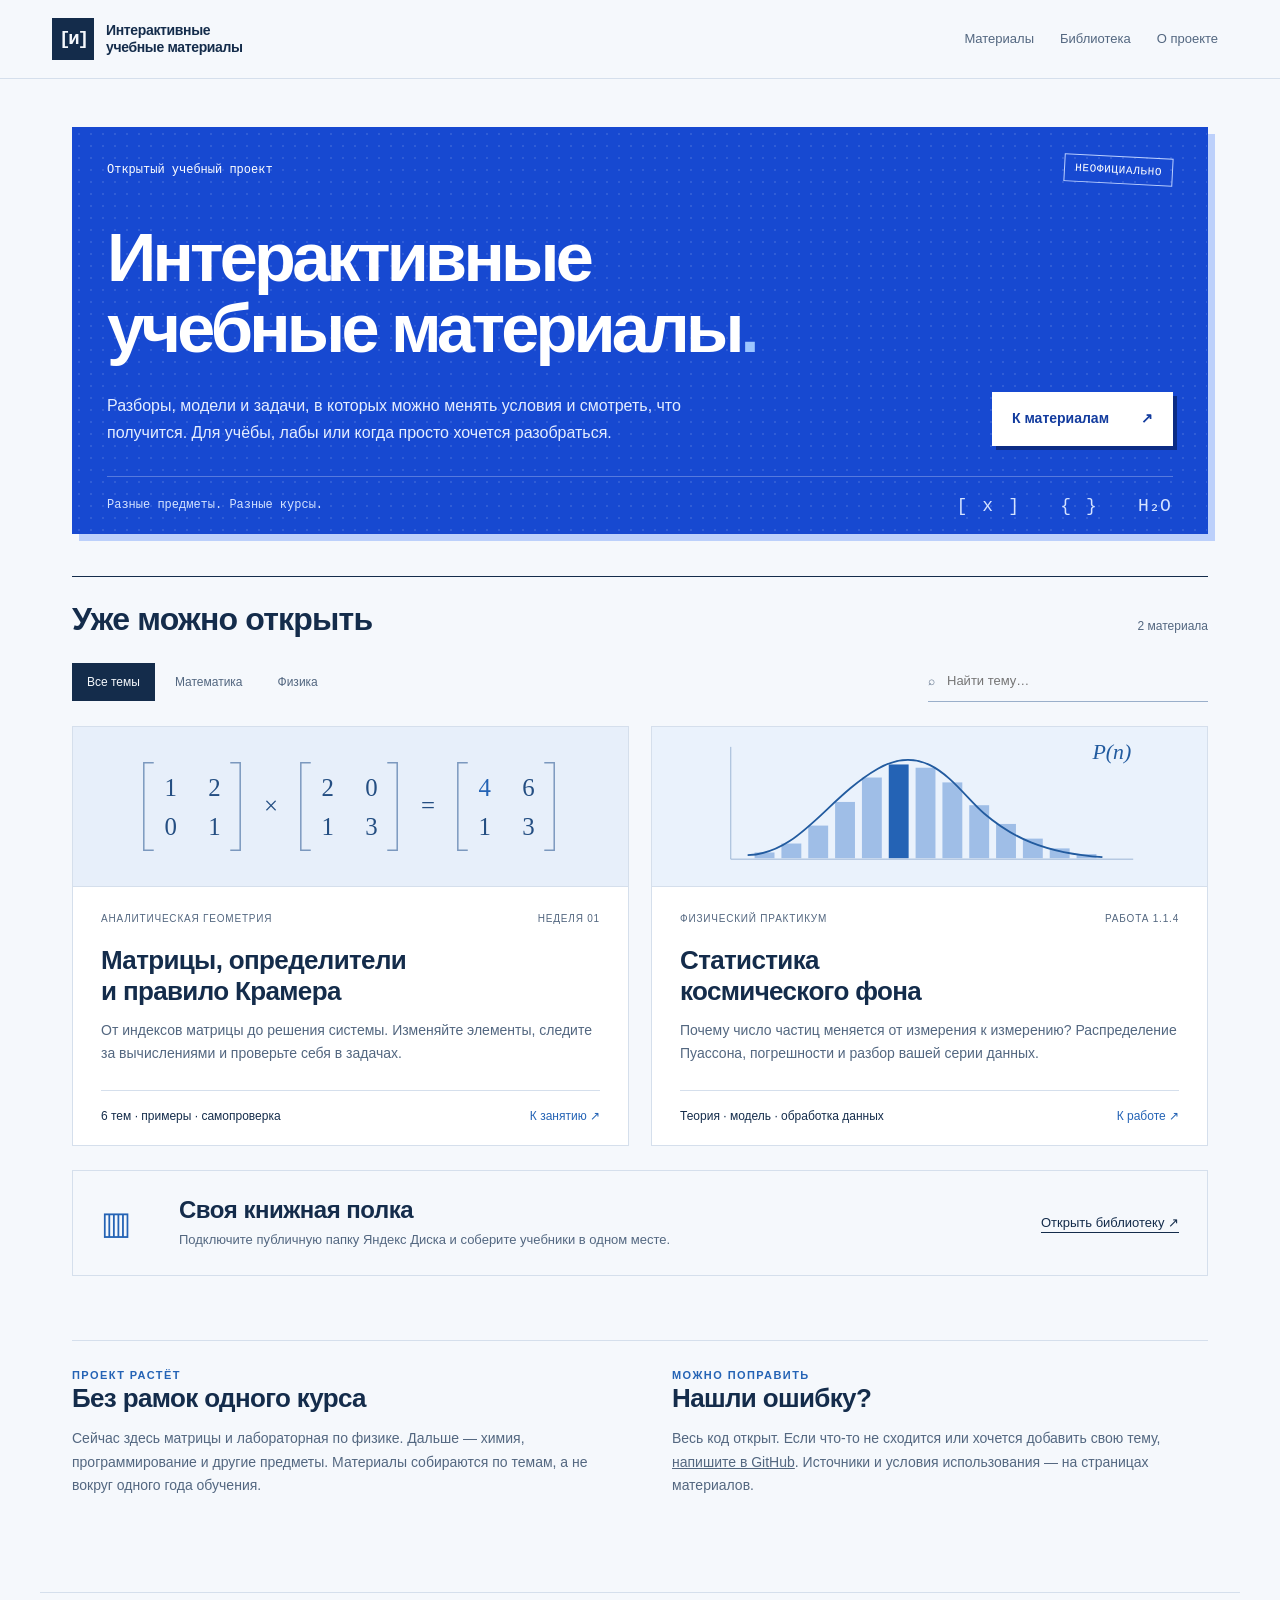
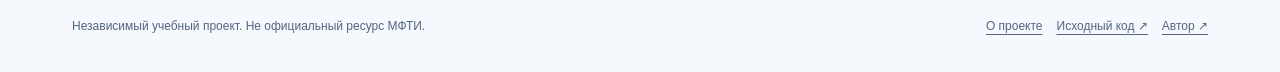
==== commit 63eea09b: "Retune homepage for a broader informal interactive learning project" ====
--- a/index.html
+++ b/index.html
@@ -3,10 +3,10 @@
 <head>
 <meta charset="utf-8">
 <meta name="viewport" content="width=device-width,initial-scale=1">
-<meta name="description" content="Матрицы, определители и статистика космического фона: разборы, интерактивные модели и обработка данных к занятиям МФТИ.">
-<title>Интерактивные материалы МФТИ — математика и физика</title>
+<meta name="description" content="Интерактивные учебные материалы для разных предметов и курсов: разборы, модели, задачи и инструменты для учёбы.">
+<title>Интерактивные учебные материалы — независимый проект</title>
 <link rel="stylesheet" href="assets/site.css?v=0.18">
-<link rel="stylesheet" href="assets/editorial.css?v=0.18">
+<link rel="stylesheet" href="assets/editorial.css?v=0.19">
 <script src="assets/catalog.js?v=0.18" defer>
 </script>
 </head>
@@ -14,64 +14,27 @@
 <a class="skip-link" href="#main">К содержанию</a>
 <header class="site-header">
 <nav class="site-nav" aria-label="Основная навигация">
-<a class="brand" href="./">Интерактивные<br>материалы МФТИ</a>
+<a class="brand" href="./">Интерактивные<br>учебные материалы</a>
 <div class="nav-links">
-<a href="physics/">Физика</a>
-<a href="analytic-geometry/">Геометрия</a>
+<a href="#materials">Материалы</a>
 <a href="bookshelf/">Библиотека</a>
 <a href="about/">О проекте</a>
 </div>
 </nav>
 </header>
 <main class="page" id="main">
-<section class="home-hero">
-<div>
-<div class="kicker">Математика и физика · первый курс</div>
-<h1>Математика<br>и физика<br>
-<em>в примерах.</em>
-</h1>
-<p class="lead">Материалы к занятиям: короткие объяснения, модели, с которыми можно поэкспериментировать, и задачи для самостоятельного решения.</p>
-<a class="hero-link" href="#materials">Выбрать тему <span aria-hidden="true">↘</span>
-</a>
-</div>
-<div class="figure-board">
-<div class="figure-heading">
-<span>Геометрия преобразования</span>
-<span>Рис. 01</span>
-</div>
-<svg viewBox="0 0 400 300" role="img" aria-label="Линейное преобразование: единичный квадрат переходит в параллелограмм площади 2">
-<defs>
-<pattern id="grid" width="28" height="28" patternUnits="userSpaceOnUse">
-<path d="M28 0H0V28" fill="none" stroke="#c2d4ed" stroke-width=".6"/>
-</pattern>
-<marker id="arrow" markerWidth="7" markerHeight="7" refX="6" refY="3.5" orient="auto">
-<path d="M0 0L7 3.5 0 7" fill="none" stroke="#214e88"/>
-</marker>
-</defs>
-<rect width="400" height="300" fill="url(#grid)"/>
-<path d="M45 244H368M82 274V25" stroke="#839cbe" fill="none"/>
-<path d="M82 244L222 174L292 69L152 139Z" fill="#a4c5f2" fill-opacity=".65" stroke="#3366a4" stroke-width="1.5"/>
-<path d="M82 244H152V174H82Z" fill="#ffffff" fill-opacity=".65" stroke="#7294bf" stroke-dasharray="5 4"/>
-<path d="M82 244L222 174M82 244L152 139" stroke="#214e88" stroke-width="2" marker-end="url(#arrow)"/>
-<path d="M154 170Q210 140 277 81" fill="none" stroke="#2463b5" stroke-width="1.2" stroke-dasharray="4 4"/>
-<g font-family="Georgia,serif" font-style="italic" fill="#214e88" font-size="18">
-<text x="228" y="188">a</text>
-<text x="136" y="126">b</text>
-<text x="64" y="263">0</text>
-<text x="351" y="265">x</text>
-<text x="64" y="36">y</text>
-</g>
-<text x="268" y="42" fill="#2463b5" font-family="Georgia,serif" font-size="20">det A = 2</text>
-</svg>
-<div class="figure-caption">
-<span>Матрица меняет форму и площадь.</span>
-<span>ℝ² → ℝ²</span>
-</div>
-</div>
+<section class="home-hero" aria-labelledby="home-title">
+  <div class="home-topline"><span>Открытый учебный проект</span><span class="unofficial-stamp">Неофициально</span></div>
+  <h1 id="home-title">Интерактивные<br>учебные материалы<span class="title-dot">.</span></h1>
+  <div class="home-intro-row">
+    <p class="lead">Разборы, модели и задачи, в которых можно менять условия и смотреть, что получится. Для учёбы, лабы или когда просто хочется разобраться.</p>
+    <a class="hero-link" href="#materials">К материалам <span aria-hidden="true">↗</span></a>
+  </div>
+  <div class="home-bottomline"><p>Разные предметы. Разные курсы.</p><span aria-hidden="true">[ x ] &nbsp; { } &nbsp; H₂O</span></div>
 </section>
 <section id="materials" aria-labelledby="catalog-title">
 <div class="catalog-heading">
-<h2 id="catalog-title">За рабочий стол</h2>
+<h2 id="catalog-title">Уже можно открыть</h2>
 <span id="catalog-count" role="status">2 материала</span>
 </div>
 <div class="catalog-tools-home" hidden>
@@ -173,16 +136,8 @@
 <a href="bookshelf/">Открыть библиотеку ↗</a>
 </aside>
 <section class="home-colophon">
-<div>
-<div class="kicker">Как заниматься</div>
-<h2>Сначала попробуйте сами</h2>
-<p>Прочитайте объяснение, измените параметры модели, затем решите задачу без подсказки. К любому разделу можно перейти сразу — порядок выбираете вы.</p>
-</div>
-<div>
-<div class="kicker">Об этих материалах</div>
-<h2>Дополнение к занятиям</h2>
-<p>Разборы опираются на учебники и методички курса. Источники указаны на страницах. Если заметили неточность, <a href="https://github.com/FedotovskiiLev/mipt-interactive-materials/issues">сообщите о ней</a> — лучше с примером или ссылкой на параграф.</p>
-</div>
+  <div><div class="kicker">Проект растёт</div><h2>Без рамок одного курса</h2><p>Сейчас здесь матрицы и лабораторная по физике. Дальше — химия, программирование и другие предметы. Материалы собираются по темам, а не вокруг одного года обучения.</p></div>
+  <div><div class="kicker">Можно поправить</div><h2>Нашли ошибку?</h2><p>Весь код открыт. Если что-то не сходится или хочется добавить свою тему, <a href="https://github.com/FedotovskiiLev/mipt-interactive-materials/issues">напишите в GitHub</a>. Источники и условия использования — на страницах материалов.</p></div>
 </section>
 </main>
 <footer class="footer">
--- a/assets/editorial.css
+++ b/assets/editorial.css
@@ -19,12 +19,12 @@
 .site-header,.topbar {background:var(--bg);border-bottom:1px solid var(--line);backdrop-filter:none}
 .site-nav,.topbar-inner {max-width:1240px;min-height:78px;padding:16px 32px;gap:28px}
 .brand {display:inline-flex;gap:12px;align-items:center;font-size:14px;font-weight:650;letter-spacing:-.025em;white-space:normal;line-height:1.25;flex-shrink:0;max-width:260px}
-.brand::before {content:'м / ф';display:grid;place-items:center;background:var(--ink);color:#f5f8fc;width:42px;height:42px;flex-shrink:0;font:italic 16px Georgia,serif;letter-spacing:-2px}
+.brand::before {content:'[и]';display:grid;place-items:center;background:var(--ink);color:#f5f8fc;width:42px;height:42px;flex-shrink:0;font:700 19px Consolas,monospace;letter-spacing:-2px}
 .nav-links a,.topnav a {border-radius:0;font-size:13px!important;padding:8px 10px;color:var(--muted)}
 .nav-links a:hover,.nav-links a[aria-current=page],.topnav a:hover {background:transparent;color:var(--accent);text-decoration:underline;text-underline-offset:7px}
 .page,.lesson-page,.books-page {max-width:1200px;padding:48px 32px 80px}
-h1,.lesson-hero h1,.hero h1,.books-intro h1,.legal-hero h1 {font-family:Georgia,"Times New Roman",serif;font-weight:400;letter-spacing:-.045em;line-height:1.06;font-size:clamp(2.7rem,5.5vw,4.7rem)}
-h2 {font-family:Georgia,"Times New Roman",serif;font-weight:400;letter-spacing:-.025em}
+h1,.lesson-hero h1,.hero h1,.books-intro h1,.legal-hero h1 {font-family:"Segoe UI",Arial,sans-serif;font-weight:800;letter-spacing:-.045em;line-height:1.06;font-size:clamp(2.7rem,5.5vw,4.7rem)}
+h2 {font-family:"Segoe UI",Arial,sans-serif;font-weight:750;letter-spacing:-.025em}
 .kicker,.eyebrow {font-size:11px;letter-spacing:.13em;font-weight:650;color:var(--accent);text-transform:uppercase}
 .lead,.hero-lead {font-size:17px;line-height:1.7;color:var(--muted);max-width:650px}
 .hero {padding-top:24px;align-items:center}
@@ -54,16 +54,19 @@
 .topbar-inner {justify-content:space-between}
 .topnav {display:flex}
 .topnav a {flex-shrink:0}
-.home-hero {display:grid;grid-template-columns:1.12fr 1fr;gap:60px;align-items:center;padding:20px 0 54px}
-.home-hero h1 {font-size:clamp(3rem,5.3vw,4.6rem);margin:22px 0;line-height:1.04}
-.home-hero h1 em {font-weight:400;color:var(--accent)}
-.home-hero .lead {max-width:470px;font-size:16px}
-.hero-link {display:inline-flex;gap:30px;align-items:center;background:var(--ink);color:var(--bg);padding:13px 19px;text-decoration:none;font-size:13px;margin-top:16px;border:1px solid var(--ink)}
-.hero-link:hover {background:var(--accent);border-color:var(--accent)}
-.figure-board {background:#e8f0fc;border:1px solid #cddcf0;padding:24px 26px 18px;position:relative;min-width:0}
-.figure-board svg {display:block;width:100%;height:auto;overflow:visible}
-.figure-heading,.figure-caption {display:flex;justify-content:space-between;gap:12px;font-size:10px;text-transform:uppercase;letter-spacing:.1em;color:#486486}
-.figure-caption {border-top:1px solid #c5d5eb;padding-top:16px;text-transform:none;letter-spacing:0;font:12px Georgia,serif}
+/* Homepage: a direct, poster-like entrance to the student project. */
+.home-hero {display:block;position:relative;background:#1749d1;color:#fff;padding:28px 34px 0;margin:0 0 42px;border:1px solid #1749d1;box-shadow:7px 7px 0 #bcd0fb;background-image:radial-gradient(#ffffff1c .8px,transparent .8px);background-size:12px 12px}
+.home-topline {display:flex;align-items:center;justify-content:space-between;gap:16px;font:12px Consolas,monospace}
+.unofficial-stamp {border:1px solid #bcd0ff;padding:7px 10px;transform:rotate(3deg);text-transform:uppercase;font-size:11px;letter-spacing:.06em}
+.home-hero h1 {font-family:"Segoe UI",Arial,sans-serif;font-size:clamp(2.5rem,5.35vw,4.6rem);font-weight:850;letter-spacing:-.055em;line-height:1.04;margin:38px 0 28px;color:#fff}
+.title-dot {color:#9cc5ff}
+.home-intro-row {display:flex;align-items:end;justify-content:space-between;gap:40px;margin-bottom:30px}
+.home-hero .lead {font-size:16px;line-height:1.65;max-width:610px;margin:0;color:#e4edff}
+.hero-link {display:inline-flex;flex-shrink:0;align-items:center;gap:32px;padding:15px 19px;border:1px solid white;background:#fff;color:#123b9e;text-decoration:none;font-size:14px;font-weight:700;box-shadow:4px 4px 0 #0c2c85}
+.hero-link:hover {background:#dbe8ff;color:#0b286f}
+.home-hero :focus-visible {outline-color:white}
+.home-bottomline {display:flex;justify-content:space-between;align-items:center;gap:14px;padding:17px 0;border-top:1px solid #ffffff45;font:12px Consolas,monospace;color:#d5e3ff}
+.home-bottomline p {margin:0}.home-bottomline>span {font-size:18px;letter-spacing:.12em}
 .catalog-heading {display:flex;justify-content:space-between;align-items:baseline;margin-top:16px;border-top:1px solid var(--ink);padding-top:25px}
 .catalog-heading h2 {font-size:32px;margin:0}.catalog-heading span {font-size:12px;color:var(--muted)}
 .catalog-tools-home {display:flex;justify-content:space-between;gap:20px;align-items:center;margin:24px 0}
@@ -80,12 +83,12 @@
 .material-art.math {background:#e7effa}.material-art.physics {background:#eaf2fc}
 .material-body {padding:24px 28px 20px;display:flex;flex-direction:column;flex:1}
 .material-meta {display:flex;justify-content:space-between;gap:10px;font-size:10px;text-transform:uppercase;letter-spacing:.08em;color:var(--muted)}
-.material-card h3 {font:normal 28px/1.16 Georgia,serif;letter-spacing:-.025em;margin:18px 0 12px;max-width:350px}
+.material-card h3 {font:750 26px/1.2 "Segoe UI",Arial,sans-serif;letter-spacing:-.025em;margin:18px 0 12px;max-width:350px}
 .material-card p {font-size:14px;line-height:1.65;color:var(--muted);margin:0 0 24px}
 .material-bottom {border-top:1px solid var(--line);padding-top:16px;display:flex;justify-content:space-between;gap:12px;margin-top:auto;font-size:12px}.material-bottom b {font-weight:500;color:var(--accent)}
 .library-strip {display:grid;grid-template-columns:56px 1fr auto;gap:22px;align-items:center;margin-top:24px;padding:25px 28px;border:1px solid var(--line)}
 .library-icon {font:32px Georgia,serif;color:var(--accent)}
-.library-strip h3 {font:24px Georgia,serif;margin:0 0 6px}.library-strip p {color:var(--muted);font-size:13px;margin:0}.library-strip a {font-size:13px;text-underline-offset:5px;white-space:nowrap}
+.library-strip h3 {font:750 24px "Segoe UI",Arial,sans-serif;margin:0 0 6px}.library-strip p {color:var(--muted);font-size:13px;margin:0}.library-strip a {font-size:13px;text-underline-offset:5px;white-space:nowrap}
 .home-colophon {display:grid;grid-template-columns:1fr 1fr;gap:64px;margin-top:64px;padding-top:26px;border-top:1px solid var(--line)}
 .home-colophon h2 {font-size:26px}.home-colophon p {font-size:14px;color:var(--muted);line-height:1.7}
 .empty-result {padding:40px;text-align:center;border:1px dashed var(--line)}
@@ -93,8 +96,8 @@
 @media(max-width:900px) {
   .site-nav,.topbar-inner {flex-wrap:wrap;gap:12px;min-height:auto;padding:14px 24px}
   .nav-links {margin-left:auto}.lesson-nav .nav-links,.topnav {width:100%;justify-content:flex-start;margin:0}
-  .home-hero {gap:30px}.home-hero h1 {font-size:3.8rem}
-  .brand {max-width:230px}.figure-board {padding:18px}
+  .brand {max-width:230px}
+  .home-intro-row {gap:24px}.home-hero h1 {font-size:clamp(2.6rem,6.3vw,3.8rem)}
 }
 @media(max-width:640px) {
   html {scroll-padding-top:145px}.site-nav,.topbar-inner {padding:12px 18px;gap:8px}
@@ -102,8 +105,12 @@
   .nav-links {width:100%;justify-content:flex-start;gap:4px;margin:0;flex-wrap:nowrap;overflow:auto;white-space:nowrap}
   .nav-links a {font-size:12px!important;padding:6px 9px}
   .page,.lesson-page,.books-page {padding:28px 18px 48px}
-  .home-hero {grid-template-columns:1fr;gap:30px;padding:0 0 35px}.home-hero h1 {font-size:3.35rem;margin-top:18px}
-  .figure-board {max-width:460px;width:100%;margin:auto}.figure-board svg {max-height:245px}
+  .home-hero {padding:20px 18px 0;margin-bottom:32px;box-shadow:4px 4px 0 #bcd0fb}
+  .home-hero h1 {font-size:clamp(1.55rem,6.95vw,2.75rem);letter-spacing:-.045em;line-height:1.1;margin:30px 0 22px}
+  .home-topline {font-size:10px;align-items:start}.unofficial-stamp {font-size:9px;padding:5px 6px}
+  .home-intro-row {flex-direction:column;align-items:start;gap:22px}.home-hero .lead {font-size:14px}
+  .home-bottomline {font-size:10px}.home-bottomline>span {font-size:13px;letter-spacing:0}
+  .hero-link {font-size:13px;padding:12px 15px}
   .catalog-heading h2 {font-size:28px}.catalog-tools-home {align-items:stretch;flex-direction:column;gap:12px}
   .search-label {max-width:none}.filters button {padding:9px 11px}.material-grid {grid-template-columns:1fr;gap:18px}
   .material-body {padding:22px}.material-art {height:140px}.material-card h3 {font-size:27px}
